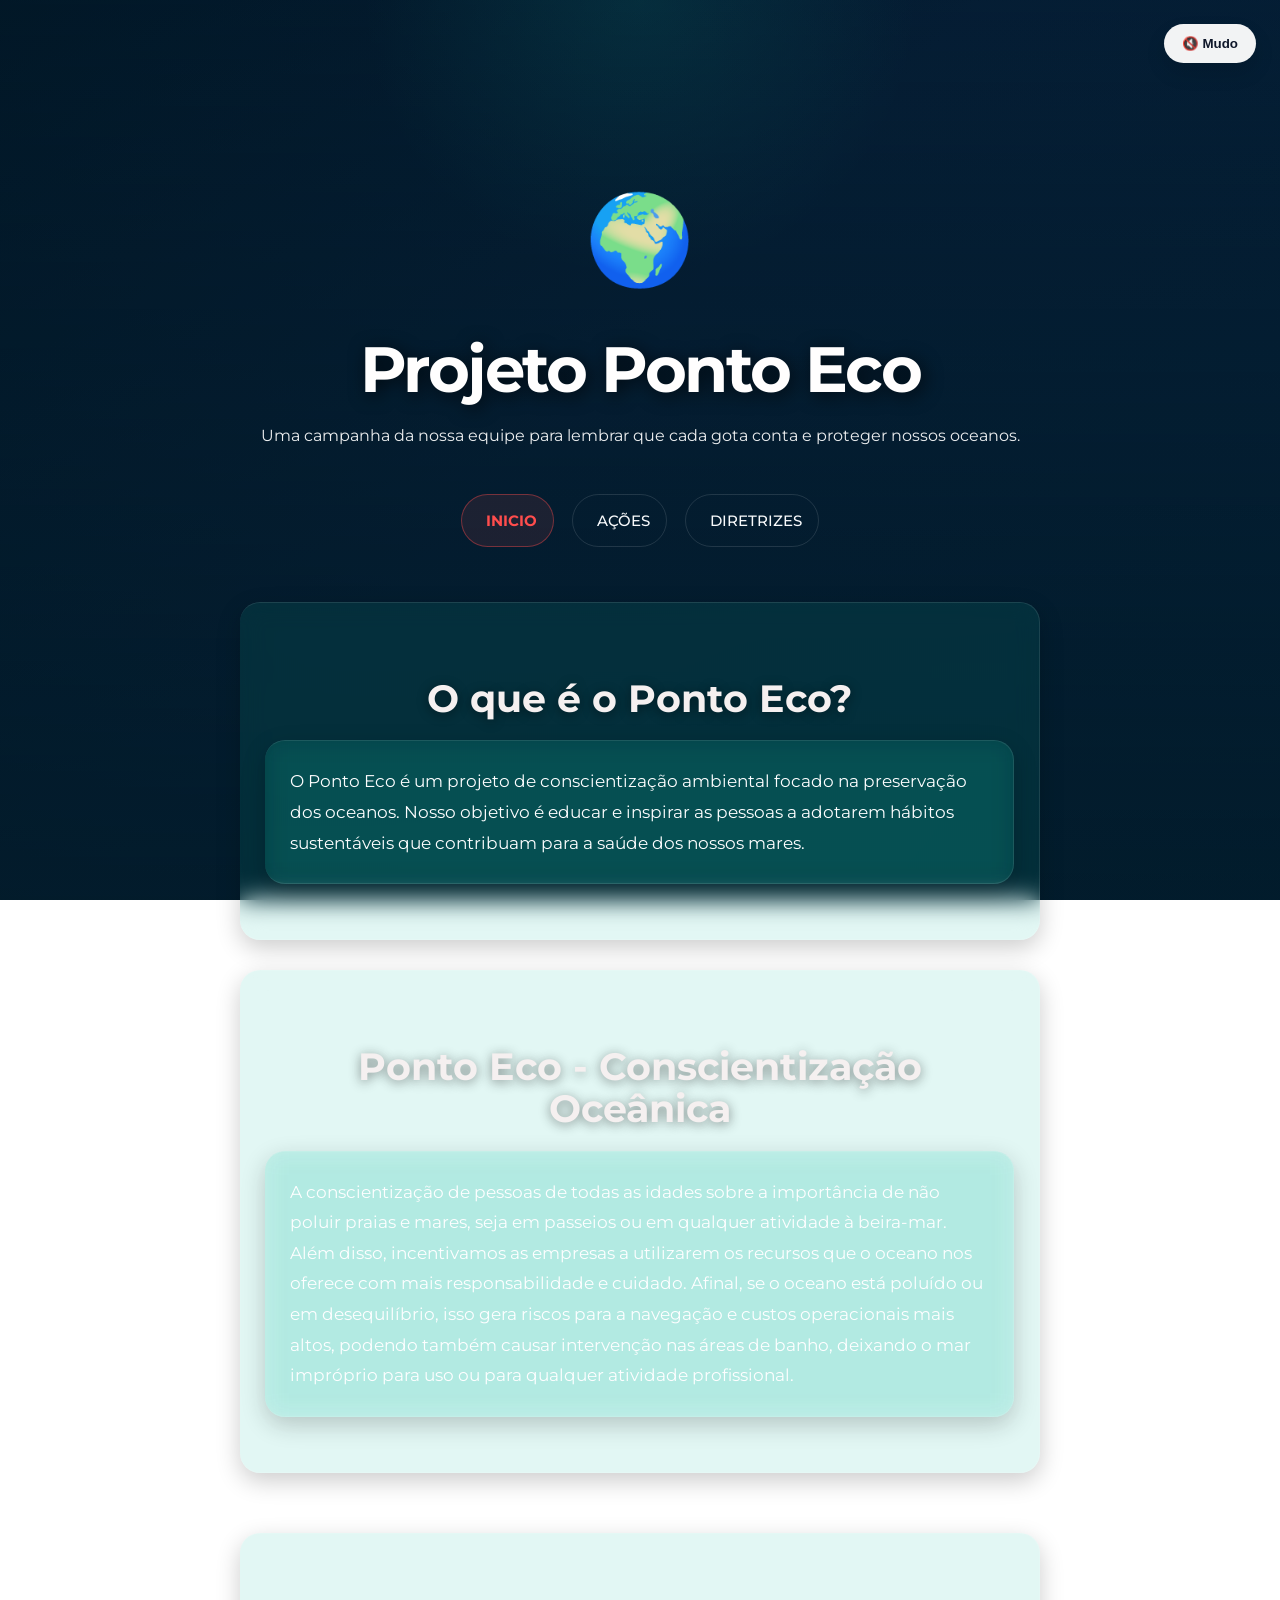
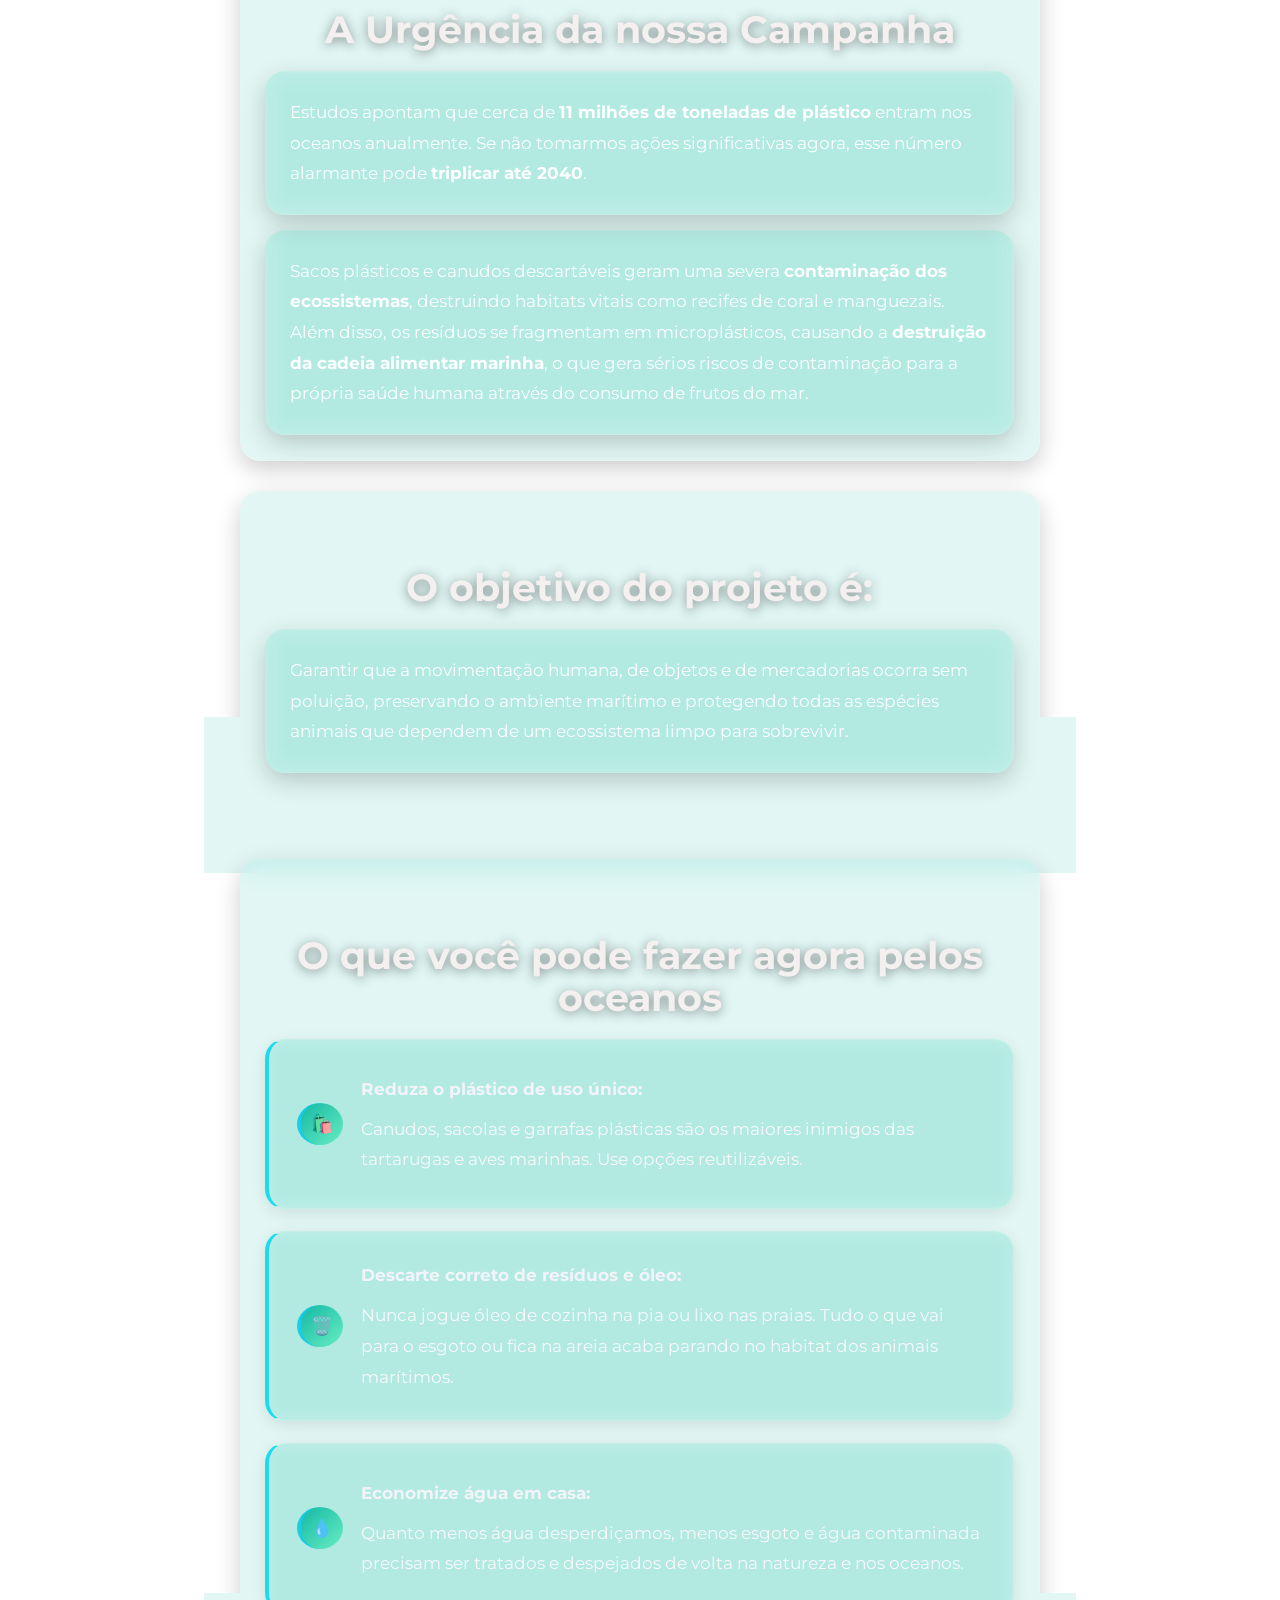
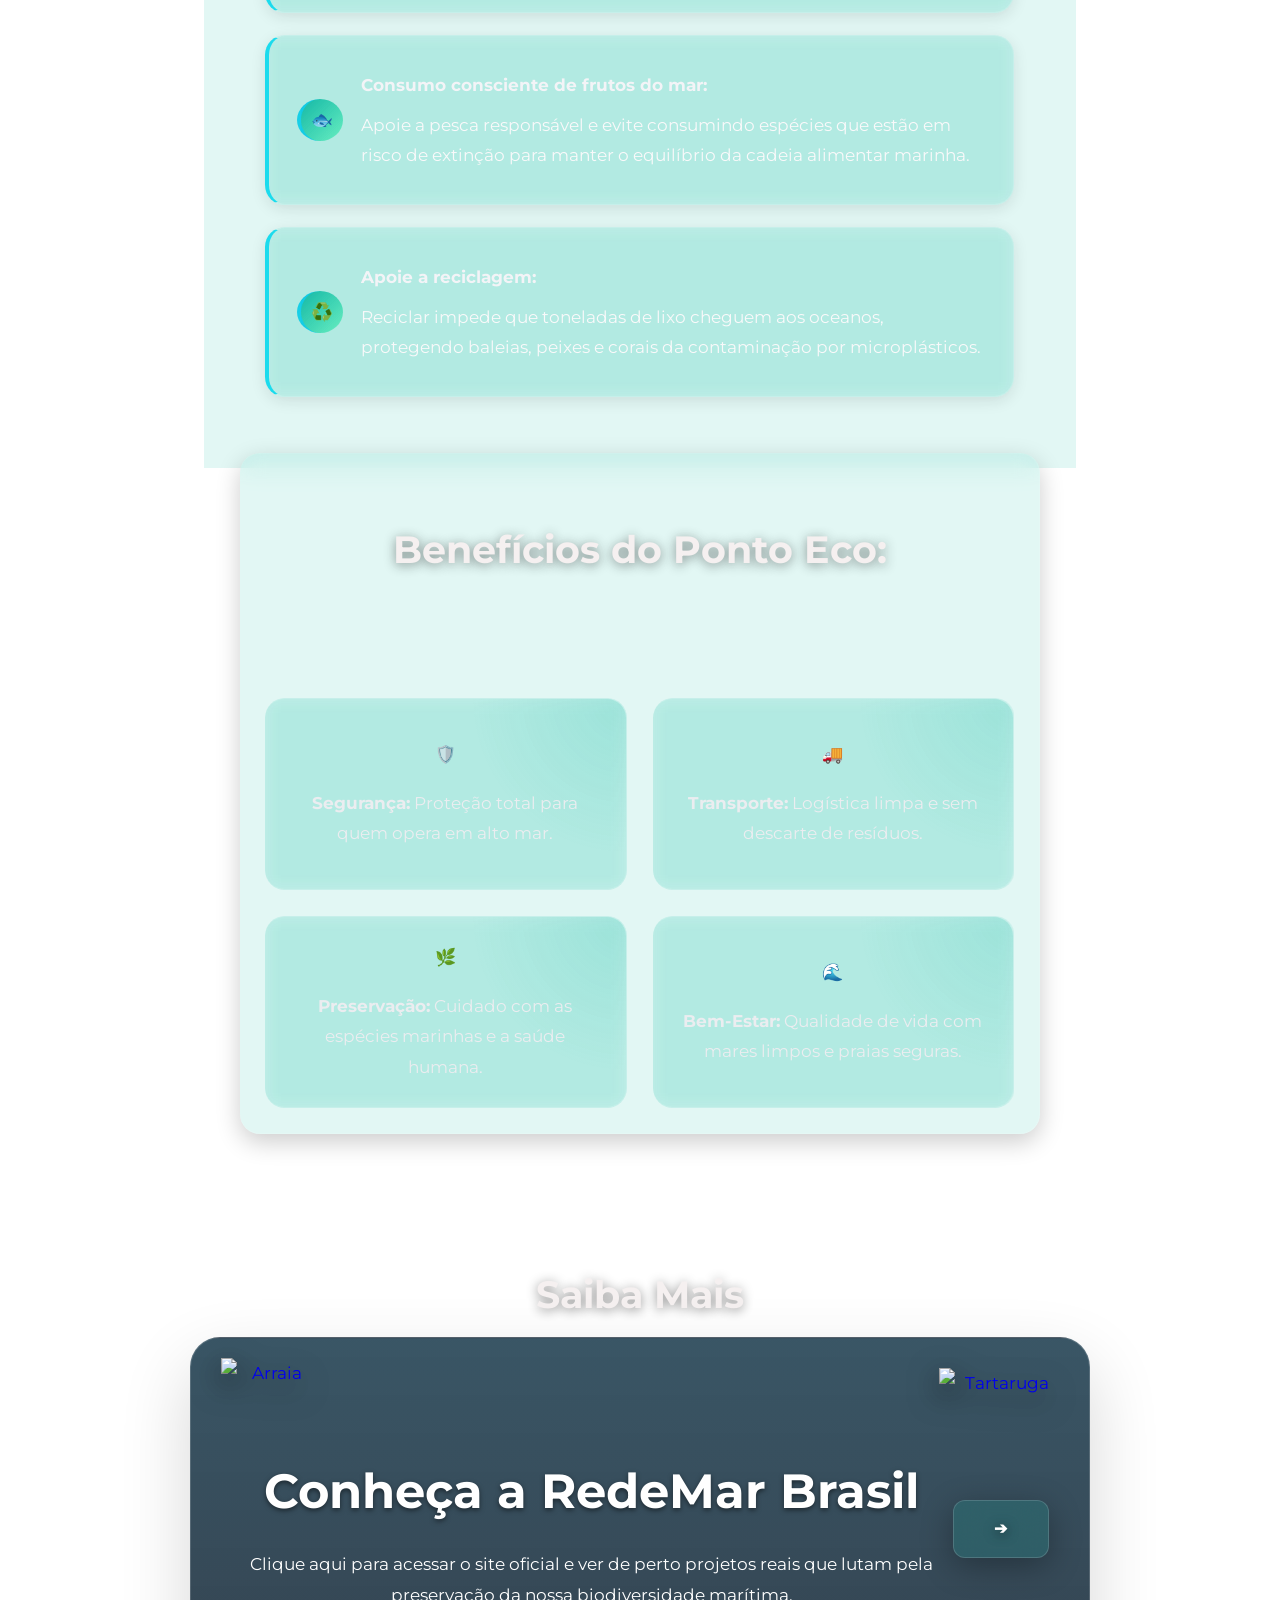
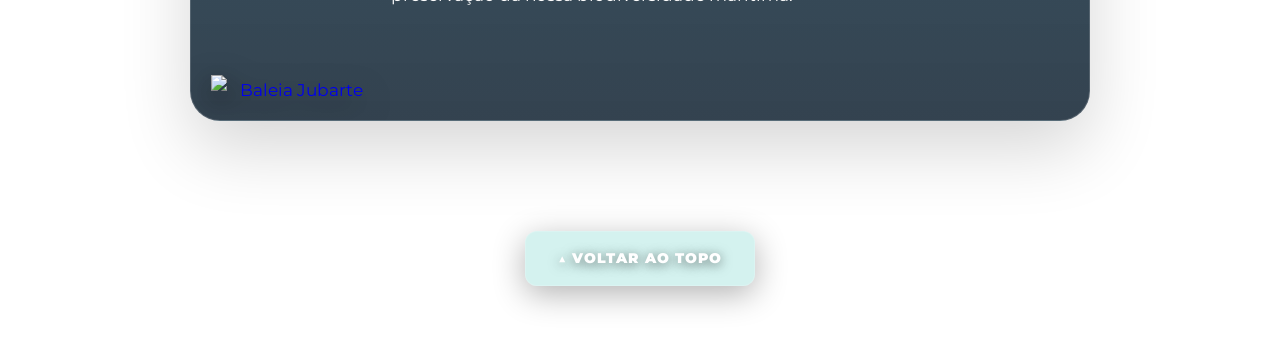
==== index.html @ 073e3004 "ajustar final para index minusculo" ====
<!DOCTYPE html>
<html lang="pt-BR">
<head>
    <meta charset="UTF-8">
    <meta name="viewport" content="width=device-width, initial-scale=1.0">
    <title>Projeto Ponto Eco</title>
    
    <link rel="preconnect" href="https://fonts.googleapis.com">
    <link rel="preconnect" href="https://fonts.gstatic.com" crossorigin>
    <link href="https://fonts.googleapis.com/css2?family=Montserrat:wght@400;700&display=swap" rel="stylesheet">
    
    <link rel="stylesheet" href="css/index.css">
    <script src="script.js" defer></script>
</head>
<body id="topo-inicio" class="topo-inicio">
    <div class="video-fundo-container">
        <video id="video-fundo" class="video-fundo" autoplay muted loop playsinline>
            <source src="video-background/1154c1be7ad2a38a98511ce068658a82.mp4" type="video/mp4">
            Seu navegador não suporta vídeo em segundo plano.
        </video>
        <div class="video-overlay"></div>
    </div>

    <header class="fundo-principal">
        <button id="mute-button" type="button">🔇 Mudo</button>

        <div class="header-conteudo">
            <div class="emoji-grande">🌍</div>
            <h1>Projeto Ponto Eco</h1>
            <div class="fundo-subtitulo">
                <p class="subtitulo">
                Uma campanha da nossa equipe para lembrar que cada gota conta e proteger nossos oceanos.
                </p>
            </div>
        </div>
    </header>

    <div class="hero-menu">
        <nav class="menu-topo menu-visivel">
            <a href="index.html" class="menu-item active">
                <span class="menu-icone"></span> Inicio
            </a>
            <a href="ações.html" class="menu-item">
                <span class="menu-icone"></span> Ações
            </a>
            <a href="Diretrizes.html" class="menu-item">
                <span class="menu-icone"></span> Diretrizes
            </a>
        </nav>
    </div>

   <div class="bloco-efeito-tras">
    <section class="container">
        <h2>O que é o Ponto Eco?</h2>
        <p>O Ponto Eco é um projeto de conscientização ambiental focado na preservação dos oceanos. Nosso objetivo é educar e inspirar as pessoas a adotarem hábitos sustentáveis que contribuam para a saúde dos nossos mares.</p>
    </section>

    <section class="container-detalhes">
        <h3>Ponto Eco - Conscientização Oceânica</h3>
        <p>A conscientização de pessoas de todas as idades sobre a importância de não poluir praias e mares, seja em passeios ou em qualquer atividade à beira-mar. Além disso, incentivamos as empresas a utilizarem os recursos que o oceano nos oferece com mais responsabilidade e cuidado. Afinal, se o oceano está poluído ou em desequilíbrio, isso gera riscos para a navegação e custos operacionais mais altos, podendo também causar intervenção nas áreas de banho, deixando o mar impróprio para uso ou para qualquer atividade profissional.</p>
    </section>

    <section class="container-campanha">
        <h2>A Urgência da nossa Campanha</h2>
        <p>
            Estudos apontam que cerca de <strong>11 milhões de toneladas de plástico</strong> entram nos oceanos anualmente. Se não tomarmos ações significativas agora, esse número alarmante pode <strong>triplicar até 2040</strong>.
        </p>
        <p>
            Sacos plásticos e canudos descartáveis geram uma severa <strong>contaminação dos ecossistemas</strong>, destruindo habitats vitais como recifes de coral e manguezais. Além disso, os resíduos se fragmentam em microplásticos, causando a <strong>destruição da cadeia alimentar marinha</strong>, o que gera sérios riscos de contaminação para a própria saúde humana através do consumo de frutos do mar.
        </p>
    </section>

    <section class="container-objetivo">
        <h3>O objetivo do projeto é:</h3>
        <p>Garantir que a movimentação humana, de objetos e de mercadorias ocorra sem poluição, preservando o ambiente marítimo e protegendo todas as espécies animais que dependem de um ecossistema limpo para sobrevivir.</p>
    </section>

    <section class="container-acoes">
        <h2>O que você pode fazer agora pelos oceanos</h2>
        <ul>
            <li><strong>Reduza o plástico de uso único:</strong> Canudos, sacolas e garrafas plásticas são os maiores inimigos das tartarugas e aves marinhas. Use opções reutilizáveis.</li>
            <li><strong>Descarte correto de resíduos e óleo:</strong> Nunca jogue óleo de cozinha na pia ou lixo nas praias. Tudo o que vai para o esgoto ou fica na areia acaba parando no habitat dos animais marítimos.</li>
            <li><strong>Economize água em casa:</strong> Quanto menos água desperdiçamos, menos esgoto e água contaminada precisam ser tratados e despejados de volta na natureza e nos oceanos.</li>
            <li><strong>Consumo consciente de frutos do mar:</strong> Apoie a pesca responsável e evite consumindo espécies que estão em risco de extinção para manter o equilíbrio da cadeia alimentar marinha.</li>
            <li><strong>Apoie a reciclagem:</strong> Reciclar impede que toneladas de lixo cheguem aos oceanos, protegendo baleias, peixes e corais da contaminação por microplásticos.</li>
        </ul>
    </section>

    <section class="section-beneficios">
        <h3>Benefícios do Ponto Eco:</h3>
        
        <div class="caixa-beneficio">
            <span class="beneficio-icone">🛡️</span>
            <p><strong>Segurança:</strong> Proteção total para quem opera em alto mar.</p>
        </div>

        <div class="caixa-beneficio">
            <span class="beneficio-icone">🚚</span>
            <p><strong>Transporte:</strong> Logística limpa e sem descarte de resíduos.</p>
        </div>

        <div class="caixa-beneficio">
            <span class="beneficio-icone">🌿</span>
            <p><strong>Preservação:</strong> Cuidado com as espécies marinhas e a saúde humana.</p>
        </div>

        <div class="caixa-beneficio">
            <span class="beneficio-icone">🌊</span>
            <p><strong>Bem-Estar:</strong> Qualidade de vida com mares limpos e praias seguras.</p>
        </div>
    </section>
</div>

   <section class="container-links">
        <h2>Saiba Mais</h2>
        
        <a href="https://redemar.org.br/" target="_blank" class="caixa-link-destacada">
            <img src="https://redemar.org.br/wp-content/uploads/2024/12/element-jubarte-01.webp" alt="Baleia Jubarte" class="img-animada animacao-baleia">
            <img src="https://redemar.org.br/wp-content/uploads/2024/12/element-raia-01-n.webp" alt="Arraia" class="img-animada animacao-arraia">
            <img src="https://redemar.org.br/wp-content/uploads/2024/12/element-turtles-01.webp" alt="Tartaruga" class="img-animada animacao-tartaruga">

            <div class="conteudo-link-destaque">
                <div class="texto-link-destaque">
                    <h4>Conheça a RedeMar Brasil</h4>
                    <p>Clique aqui para acessar o site oficial e ver de perto projetos reais que lutam pela preservação da nossa biodiversidade marítima.</p>
                </div>
            </div>
            <span class="seta-link">➔</span>
        </a>
    </section>

    <footer class="rodape-navegacao">
        <a href="#topo-inicio" class="link-volta-fim">▲ Voltar ao topo</a>
    </footer>

</body>
</html>
---- css/index.css ----
/* ==========================================================================
   1. RESET E CONFIGURAÇÕES GERAIS
   ========================================================================== */
* { margin: 0; padding: 0; box-sizing: border-box; }
body { font-family: 'Montserrat', sans-serif; background: radial-gradient(circle at top, rgba(20,184,166,0.18), transparent 25%), linear-gradient(135deg, #021627 0%, #071f3b 45%, #04213d 100%); min-height: 100vh; background-attachment: fixed; color: #e2e8f0; line-height: 1.8; font-size: 17px; }
a { text-decoration: none; transition: all 0.3s ease; }

.topo-inicio { scroll-behavior: smooth; }

/* ==========================================================================
   2. MENU SUPERIOR DE NAVEGAÇÃO
   ========================================================================== */
.menu-visivel { display: flex; justify-content: center; align-items: center; gap: 18px; padding: 10px 0; margin: 0 16px; }
.menu-visivel a { color: #f8fafc; font-weight: 500; text-transform: uppercase; font-size: 0.95rem; padding: 12px 16px; border-radius: 999px; background: transparent; box-shadow: none; border: 1px solid rgba(255,255,255,0.12); white-space: nowrap; transition: transform 0.2s ease, background 0.3s ease, color 0.3s ease; }
.menu-visivel a:hover { background: rgba(255,255,255,0.12); color: #ffffff; transform: translateY(-1px); }

.menu-visivel a.active {
    font-weight: 700 !important;
    color: #ff4d4d !important;
    border-color: rgba(255, 77, 77, 0.4) !important;
    background: rgba(255, 77, 77, 0.1) !important;
}

.menu-item .menu-icone { margin-right: 8px; }

.hero-menu {
    display: flex;
    justify-content: center;
    margin-top: -80px; /* Ajuste para compensar a saída do header */
    position: sticky;
    top: 0;
    z-index: 100;
    background: transparent;
    padding: 25px 0;
    border-radius: 0;
    transform: translateY(0);
    opacity: 1;
    pointer-events: auto;
    transition: transform 0.25s ease-out, background 0.25s ease-out, box-shadow 0.25s ease-out;
    will-change: transform;
    width: 100%;
}

.hero-menu.hero-menu--sticky {
    position: fixed;
    top: 0;
    left: 0;
    width: 100%;
    margin-top: 0;
    padding: 25px 0;
    background: rgba(2, 19, 35, 0.45);
    backdrop-filter: blur(12px);
    box-shadow: 0 16px 40px rgba(0, 0, 0, 0.25);
    z-index: 20;
}

/* ==========================================================================
   3. CABEÇALHO PRINCIPAL E BOTÃO MUDO (PROTEGIDO)
   ========================================================================== */
header { 
    position: relative;
    overflow: visible; /* Alterado de hidden para visible para garantir que o botão mudo nunca suma nas bordas */
    background: transparent;
    color: #fffefe; 
    text-align: center; 
    padding: 160px 24px 90px;
    width: 100%; 
    margin: 0 auto; 
    border-radius: 0; 
    box-shadow: none;
    border: none;
}

.video-fundo-container {
    position: fixed;
    inset: 0;
    z-index: -1;
}

.video-fundo {
    position: absolute;
    top: 50%;
    left: 50%;
    width: 100%;
    height: 100%;
    min-width: 100%;
    min-height: 100%;
    transform: translate(-50%, -50%);
    object-fit: cover;
    z-index: 1;
}

.video-overlay {
    position: absolute;
    inset: 0;
    background: linear-gradient(180deg, rgba(2, 27, 40, 0.35) 0%, rgba(2, 27, 40, 0.80) 100%);
    z-index: 2;
}

.header-conteudo {
    position: relative;
    z-index: 3;
}

/* BOTÃO MUDO: Travado com z-index alto e exibição forçada */
#mute-button {
    position: absolute;
    top: 24px;
    right: 24px;
    z-index: 9999; /* Valor alto para passar por cima de qualquer elemento visual do banner */
    padding: 12px 18px;
    border: none;
    border-radius: 999px;
    background: rgba(255,255,255,0.95);
    color: #0f172a;
    font-weight: 700;
    cursor: pointer;
    box-shadow: 0 10px 20px rgba(0,0,0,0.12);
    white-space: nowrap;
    display: inline-block !important; /* Força o navegador a renderizar o botão */
    visibility: visible !important;
    transition: background 0.3s ease, transform 0.2s ease;
}

#mute-button:hover {
    background: rgba(255,255,255,1);
    transform: translateY(-1px);
}

.fundo-subtitulo { display: block; padding: 0; max-width: 760px; margin: 0 auto; color: rgba(255,255,255,0.92); }
.fundo-subtitulo p { margin: 0; font-size: 1rem; line-height: 1.7; }

.emoji-grande { font-size: 5.5rem; margin-bottom: 18px; animation: flutuar 3s ease-in-out infinite; }
header h1 { font-size: clamp(3.5rem, 5vw, 5.8rem); letter-spacing: -0.04em; text-shadow: 3px 3px 18px rgba(0,0,0,0.7); margin-bottom: 18px; line-height: 1.05; }

.frase-campanha { 
    font-size: 1.4rem; font-weight: 600; color: #1d107c; 
    text-shadow: 2px 2px 8px rgba(0,0,0,0.9); margin-bottom: 25px; 
    padding-bottom: 15px; display: inline-block; position: relative;
}
.frase-campanha::after {
    content: ''; position: absolute; bottom: 0; left: 20%; right: 20%;
    height: 3px; background-color: #f97316; border-radius: 2px;
    box-shadow: 0 0 10px rgba(249, 115, 22, 0.8);
}

@keyframes flutuar { 0%, 100% { transform: translateY(0); } 50% { transform: translateY(-8px); } }

/* ==========================================================================
   4. CONFIGURAÇÃO PADRÃO DOS TÍTULOS EXTERNOS
   ========================================================================== */
body > h2, body > h3,
.bloco-efeito-tras h2, .bloco-efeito-tras h3,
.container-acoes h2, .section-beneficios h3,
.container-detalhes h3, .container-objetivo h3, .container-links h2,
.container-campanha h2 {
    max-width: 900px;
    margin: 50px auto 20px auto; 
    padding-left: 0;
    text-align: center;
    color: #f5f0f0;
    font-weight: 700;
    display: block;
    width: 100%;
    font-size: 2.4rem;
    line-height: 1.1;
    text-shadow: 0 2px 12px rgba(5, 5, 5, 0.45);
}


/* ==========================================================================
   5. ESTRUTURA DOS QUADRADINHOS DE RESPOSTA
   ========================================================================== */
section, .container-acoes, .section-beneficios {
    max-width: 900px;
    margin: 0 auto;
    background: transparent;
    padding: 0;
    border: none;
    box-shadow: none;
}

.bloco-efeito-tras {
    position: relative; 
    z-index: 1;
    background: transparent !important;
    backdrop-filter: none;
    border: none !important;
    box-shadow: none !important;
    padding: 20px !important;
}

section > p, .container, .container-detalhes, .container-objetivo, .container-campanha, .container-acoes, .section-beneficios { 
    max-width: 800px !important; 
    margin: 0 auto 30px auto; 
    padding: 25px !important; 
    background: rgba(20, 184, 166, 0.12) !important;
    backdrop-filter: blur(12px);
    border: 1px solid rgba(255, 255, 255, 0.1) !important;
    border-radius: 20px !important;
    box-shadow: 0 8px 24px rgba(0,0,0,0.2) !important;
    color: #fdfeff;
    line-height: 1.8;
    border-left: none !important;
}

/* ==========================================================================
   5.1 SOLUÇÃO DA URGÊNCIA
   ========================================================================== */
.container-campanha { 
    max-width: 800px !important; 
    margin: 60px auto 30px auto !important; 
    padding: 25px !important; 
    background: rgba(20, 184, 166, 0.12) !important;
    backdrop-filter: blur(12px);
    border: 1px solid rgba(255, 255, 255, 0.1) !important;
    border-radius: 20px !important;
    position: relative;
    border-left: none !important;
}

.container-campanha > p {
    margin: 0 0 15px 0;
    padding: 0;
    background: transparent;
    border: none;
    box-shadow: none;
}
.container-campanha > p:last-child { margin-bottom: 0; }

/* ==========================================================================
   6. ORGANIZAÇÃO DAS AÇÕES EM BLOQUINHOS
   ========================================================================== */
.container-acoes ul {
    list-style: none;
    padding: 0;
    margin: 0 auto;
    max-width: 900px;
    display: grid;
    gap: 22px;
}

.container-acoes li {
    position: relative;
    padding: 28px 28px 28px 92px;
    background: rgba(20, 184, 166, 0.12);
    backdrop-filter: blur(8px);
    border: 1px solid rgba(255, 255, 255, 0.15);
    border-radius: 20px;
    box-shadow: 0 4px 15px rgba(0,0,0,0.1);
    color: #f9f9fa;
    line-height: 1.8;
    transition: transform 0.25s ease, background 0.25s ease;
    min-height: 170px;
    display: flex;
    flex-direction: column;
    justify-content: center;
    border-left: 4px solid rgba(15, 219, 238, 0.927);
}

.container-acoes li:hover {
    transform: translateY(-3px);
    background: rgba(20, 184, 166, 0.18);
}

.container-acoes li::before {
    content: '🛍️';
    position: absolute;
    top: 50%;
    left: 28px;
    transform: translateY(-50%);
    width: 42px;
    height: 42px;
    display: grid;
    place-items: center;
    border-radius: 50%;
    background: linear-gradient(135deg, #14b8a6, #04f4946c);
    color: #f2eded;
    font-size: 1.1rem;
    border-left: 4px solid rgba(15, 204, 238, 0.862);
}

.container-acoes li:nth-child(2)::before { content: '🗑️'; }
.container-acoes li:nth-child(3)::before { content: '💧'; }
.container-acoes li:nth-child(4)::before { content: '🐟'; }
.container-acoes li:nth-child(5)::before { content: '♻️'; }

.container-acoes li strong {
    display: block;
    margin-bottom: 10px;
    color: #f3f4f7;
    font-size: 1.05rem;
}

/* ==========================================================================
   7. ORGANIZAÇÃO DOS BENEFÍCIOS EM BLOQUINHOS
   ========================================================================== */
.section-beneficios {
    display: grid;
    grid-template-columns: repeat(2, minmax(0, 1fr));
    justify-items: stretch;
    grid-auto-rows: 1fr;
    gap: 26px;
    max-width: 900px;
    margin: 0 auto 60px auto;
    align-items: stretch;
}

.section-beneficios h3 {
    grid-column: 1 / -1; /* Faz o título ocupar todas as colunas da grade */
    width: 100%;
    text-align: center;
    margin-bottom: 30px;
    text-align: center !important;
    margin: 50px auto 30px auto !important;
    display: block;
    font-size: 2.4rem !important;
}

.caixa-beneficio {
    width: 100%;
    padding: 25px;
    background: rgba(20, 184, 166, 0.12);
    backdrop-filter: blur(8px);
    border-radius:20px;
    border: 1px solid rgba(255, 255, 255, 0.15);
    color: #ebedf0;
    position: relative;
    overflow: hidden;
    display: flex;
    flex-direction: column;
    align-items: center;
    justify-content: center;
    gap: 18px;
    border-left: none;
    text-align: center;
    transition: transform 0.3s ease, background 0.3s ease;
}

.caixa-beneficio:hover {
    transform: translateY(-5px);
    background: rgba(20, 184, 166, 0.18);
}

.caixa-beneficio::before {
    content: '';
    position: absolute;
    inset: 0;
    background: radial-gradient(circle at top right, rgba(20,184,166,0.14), transparent 38%);
    pointer-events: none;
}

.btn-saiba-mais {
    display: inline-flex;
    align-items: center;
    justify-content: center;
    padding: 12px 28px;
    background: rgba(20, 184, 165, 0.055) !important;
    backdrop-filter: blur(16px) !important;
    -webkit-backdrop-filter: blur(15px) !important;
    border: 1px solid rgba(255, 255, 255, 0.15) !important;
    border-radius: 12px !important; 
    color: #ffffff !important;
    align-self: center;
    font-size: 0.9rem;
    font-weight: 900;
    text-transform: uppercase;
    letter-spacing: 0.08em;
    text-decoration: none;
    text-shadow: 0 2px 12px rgba(0, 0, 0, 0.542);
    transition: all 0.3s ease;
    box-shadow: 0 8px 32px rgba(0, 0, 0, 0.3) !important;
}

.btn-saiba-mais:hover {
    background: rgba(20, 184, 166, 0.25);
    border-color: rgba(20, 184, 166, 0.5);
    transform: translateY(-3px);
    box-shadow: 0 8px 20px rgba(0, 0, 0, 0.2);
}

/* Garante que imagens ou ícones dentro do botão fiquem nítidos e vivos */
.btn-saiba-mais img, .btn-saiba-mais i {
    filter: none !important;
    opacity: 1 !important;
    margin-right: 8px;
}

.caixa-beneficio p { position: relative; z-index: 1; margin: 0; padding: 0; }

/* ==========================================================================
   8. SEÇÃO CONHEÇA A REDEMAR BRASIL
   ========================================================================== */
.container-links { text-align: center; margin: 60px auto 50px auto; max-width: 900px; position: relative; padding: 0; }
.caixa-link-destacada {
    display: flex; align-items: center; justify-content: center;
    background: linear-gradient(180deg, rgba(2,38,58,0.78), rgba(7,25,41,0.82)), url('https://media.istockphoto.com/id/1283314654/photo/coral-reef-and-tropical-fish-bohol-philippines-4k-video.jpg?s=170667a&w=0&k=20&c=oPY_-cf-MzXPP4Rw_v-myrH_1HW7hTNOCV7nD3DtVh4=');
    background-position: center; background-size: cover; border: 1px solid rgba(255,255,255,0.16); border-radius: 30px;
    padding: 110px 40px; position: relative; overflow: hidden;
    box-shadow: 0 28px 70px rgba(0,0,0,0.16);
}
.conteudo-link-destaque { 
    position: relative; 
    z-index: 2; color: white; 
    text-align: center;
 }

.texto-link-destaque h4 { 
    font-size: 3rem; 
    margin-bottom: 15px; 
    text-shadow: 0 2px 5px rgba(0,0,0,0.5);
 }

.seta-link { 
    display: inline-flex;
    align-items: center;
    justify-content: center;
    padding: 14px 40px;
    background: rgba(20, 184, 166, 0.18) !important;
    backdrop-filter: blur(16px) !important;
    -webkit-backdrop-filter: blur(16px) !important;
    border: 1px solid rgba(255, 255, 255, 0.15) !important;
    border-radius: 12px !important;
    color: white !important;
    font-weight: 900;
    font-size: 1rem;
    text-transform: uppercase;
    letter-spacing: 0.08em;
    transition: all 0.3s ease;
    box-shadow: 0 8px 32px rgba(0, 0, 0, 0.3) !important;
    text-shadow: 0 2px 12px rgba(0, 0, 0, 0.6) !important;
}

.seta-link:hover {
    background: rgba(20, 184, 166, 0.3) !important;
    transform: translateY(-3px);
}

/* ==========================================================================
   9. ANIMAÇÕES E ANIMAIS
   ========================================================================== */
.img-animada { 
    position: absolute; 
    z-index: 1 !important; /* Mantém as imagens atrás do texto, mas na frente do fundo */
    pointer-events: none; 
    filter: drop-shadow(0 10px 15px rgba(0,0,0,0.75)) !important; 
}
.animacao-baleia {
     width: 165px; 
     left: 20px; 
     bottom: 15px; 
     animation: nadarBaleia 6s ease-in-out infinite; 
    }

.animacao-arraia { 
    width: 95px; 
    left: 30px; 
    top: 20px; 
    animation: nadarArraia 7s ease-in-out infinite; 
}

.animacao-tartaruga {
     width: 120px; 
     right: 30px; 
     top: 30px; 
     animation: nadarTartaruga 5s ease-in-out infinite; 
    }

@keyframes nadarBaleia { 0%, 100% { transform: translateY(0) rotate(0deg); } 50% { transform: translateY(-15px) rotate(2deg); } }
@keyframes nadarArraia { 0%, 100% { transform: translate(0,0) rotate(-4deg); } 50% { transform: translate(8px, 12px) rotate(3deg); } }
@keyframes nadarTartaruga { 0%, 100% { transform: translateY(0) rotate(5deg); } 50% { transform: translateY(-18px) rotate(-3deg); } }

/* ==========================================================================
   10. RODAPÉ E BOTÃO VOLTAR
   ========================================================================== */
.rodape-navegacao { 
    position: relative; 
    z-index: 1; 
    text-align: center; 
    padding: 60px 40px 40px; 
    color: #fff;
}

.link-volta-fim {
    display: inline-flex !important;
    align-items: center;
    justify-content: center;
    color: #fff !important;
    padding: 14px 32px !important;
    /* Vidro nítido com tom verde-água padronizado */
    background: rgba(20, 184, 166, 0.18) !important;
    backdrop-filter: blur(16px) !important;
    -webkit-backdrop-filter: blur(16px) !important;
    border: 1px solid rgba(255, 255, 255, 0.15) !important;
    border-radius: 12px !important; /* Formato quadradinho */
    text-decoration: none !important;
    font-size: 0.85rem !important;
    font-weight: 900 !important;
    text-transform: uppercase !important;
    letter-spacing: 0.08em !important;
    margin-bottom: 20px !important;
    transition: all 0.3s ease !important;
    box-shadow: 0 8px 32px rgba(0, 0, 0, 0.3) !important;
    text-shadow: 0 2px 12px rgba(0, 0, 0, 0.6) !important;
}

.link-volta-fim:hover {
    background: rgba(20, 184, 166, 0.3) !important;
    border-color: rgba(255, 255, 255, 0.4) !important;
    transform: translateY(-3px);
}

/* ==========================================================================
   11. RESPONSIVIDADE COMPLETA (MOBILE E TABLET)
   ========================================================================== */
@media (max-width: 768px) {
    header { 
        padding: 130px 14px 70px; /* Aumentado de leve o espaço interno para acolher as coisas */
        max-width: 100%; 
        margin: 0px auto; /* Mudado de "25px 16px" para "0px auto" para consertar o alinhamento do topo */
    }
    header h1 { font-size: 2.5rem; }
    
    /* Força os botões do menu a continuarem perfeitamente alinhados lado a lado, encolhendo elegantemente */
    .menu-visivel { 
        flex-wrap: nowrap !important; 
        gap: 8px; 
        padding: 10px 4px;
        margin: 0 auto;
        justify-content: center;
    }
    
    .menu-visivel a { 
        font-size: 0.75rem !important; 
        padding: 10px 12px !important; 
    }
    
    .hero-menu { margin-top: 32px; }

    /* BOTÃO MUDO NO MOBILE */
    #mute-button {
        top: 16px !important; 
        right: 16px !important; 
        padding: 8px 14px !important;
        font-size: 0.8rem !important;
        position: absolute !important;
    }

    .caixa-link-destacada { 
        padding: 100px 20px; 
    }
    .img-animada { 
        width: 70px !important;
    }
    body > h2, body > h3, .bloco-efeito-tras h2, .container-acoes h2, .section-beneficios h3, .container-detalhes h3, .container-objetivo h3, .container-links h2, .container-campanha h2 {
        padding-left: 15px;
        padding-right: 15px;
        font-size: 1.75rem;
    }
    .section-beneficios {
        grid-template-columns: 1fr;
        max-width: 100%;
        padding: 0 12px;
    }
    .caixa-beneficio {
        max-width: 100%;
    }
}
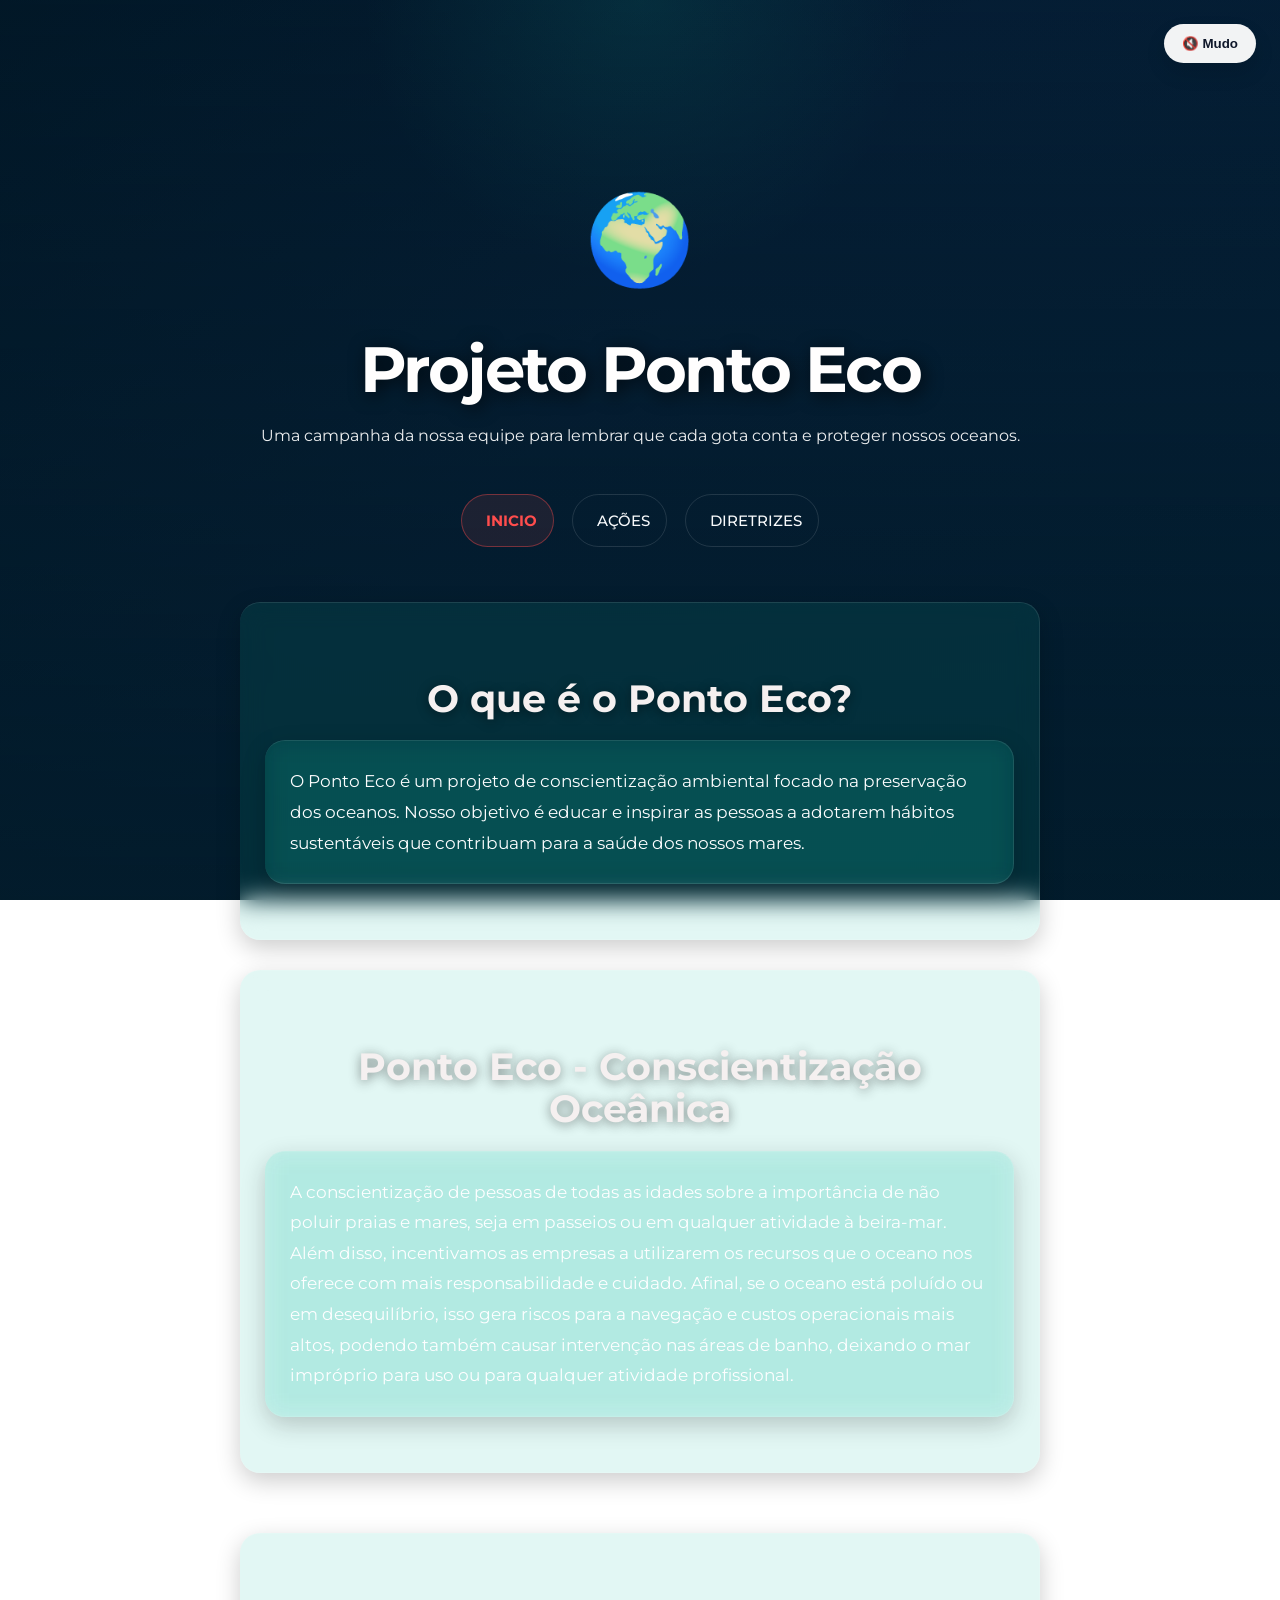
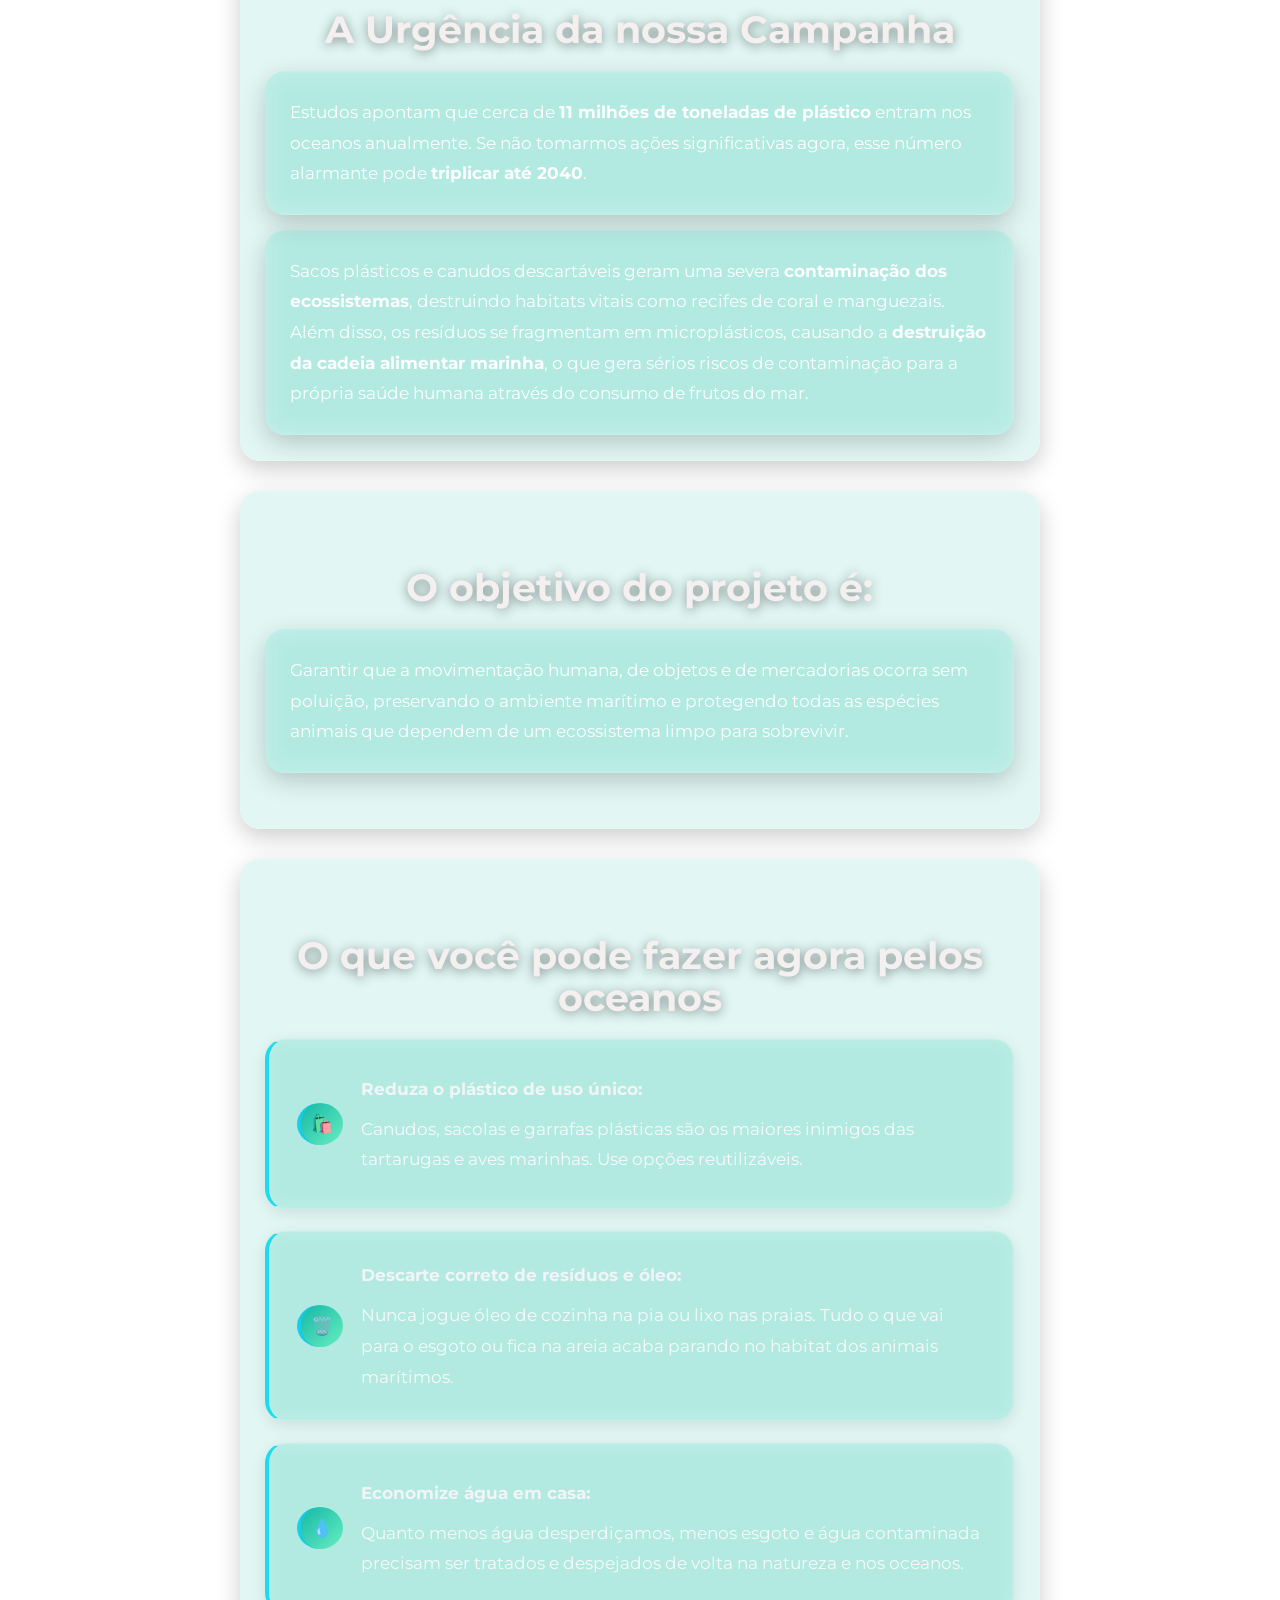
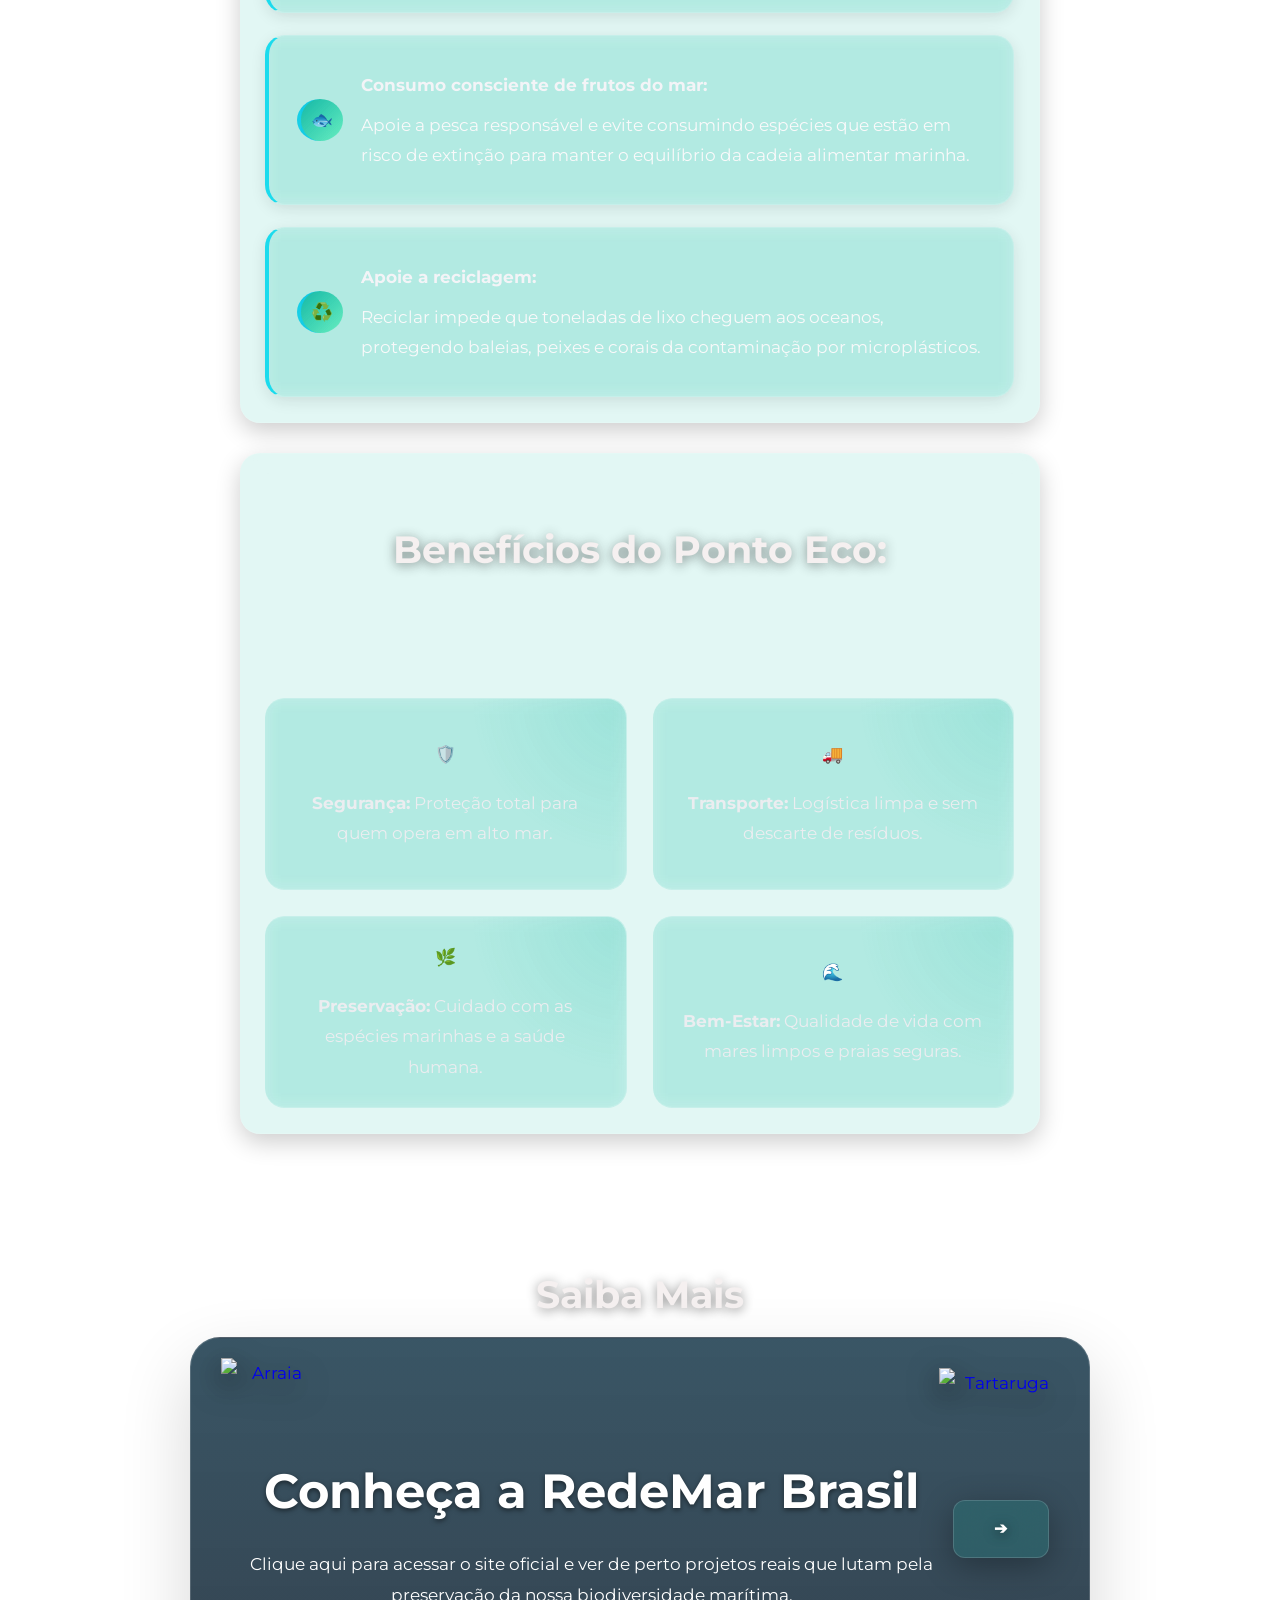
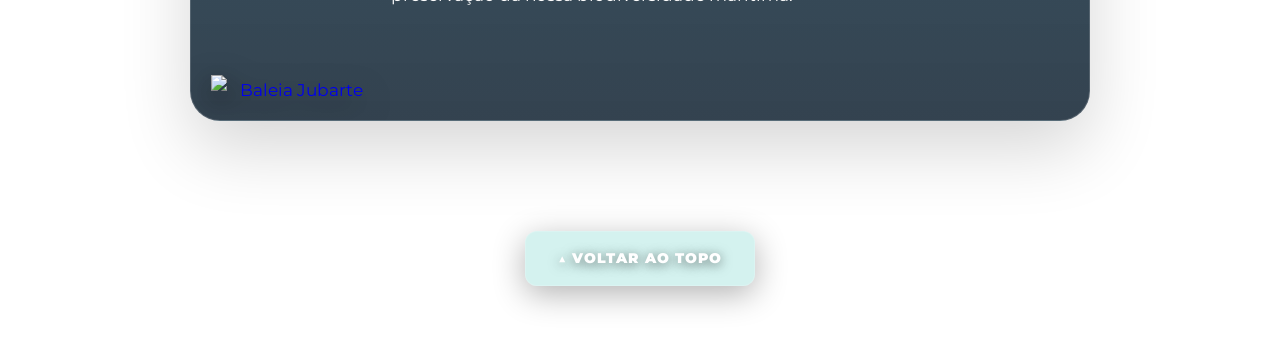
==== commit f50d9c74: "corrigido links de todos os arquivos" ====
--- a/index.html
+++ b/index.html
@@ -40,10 +40,10 @@
             <a href="index.html" class="menu-item active">
                 <span class="menu-icone"></span> Inicio
             </a>
-            <a href="ações.html" class="menu-item">
+            <a href="acoes.html" class="menu-item">
                 <span class="menu-icone"></span> Ações
             </a>
-            <a href="Diretrizes.html" class="menu-item">
+            <a href="diretrizes.html" class="menu-item">
                 <span class="menu-icone"></span> Diretrizes
             </a>
         </nav>
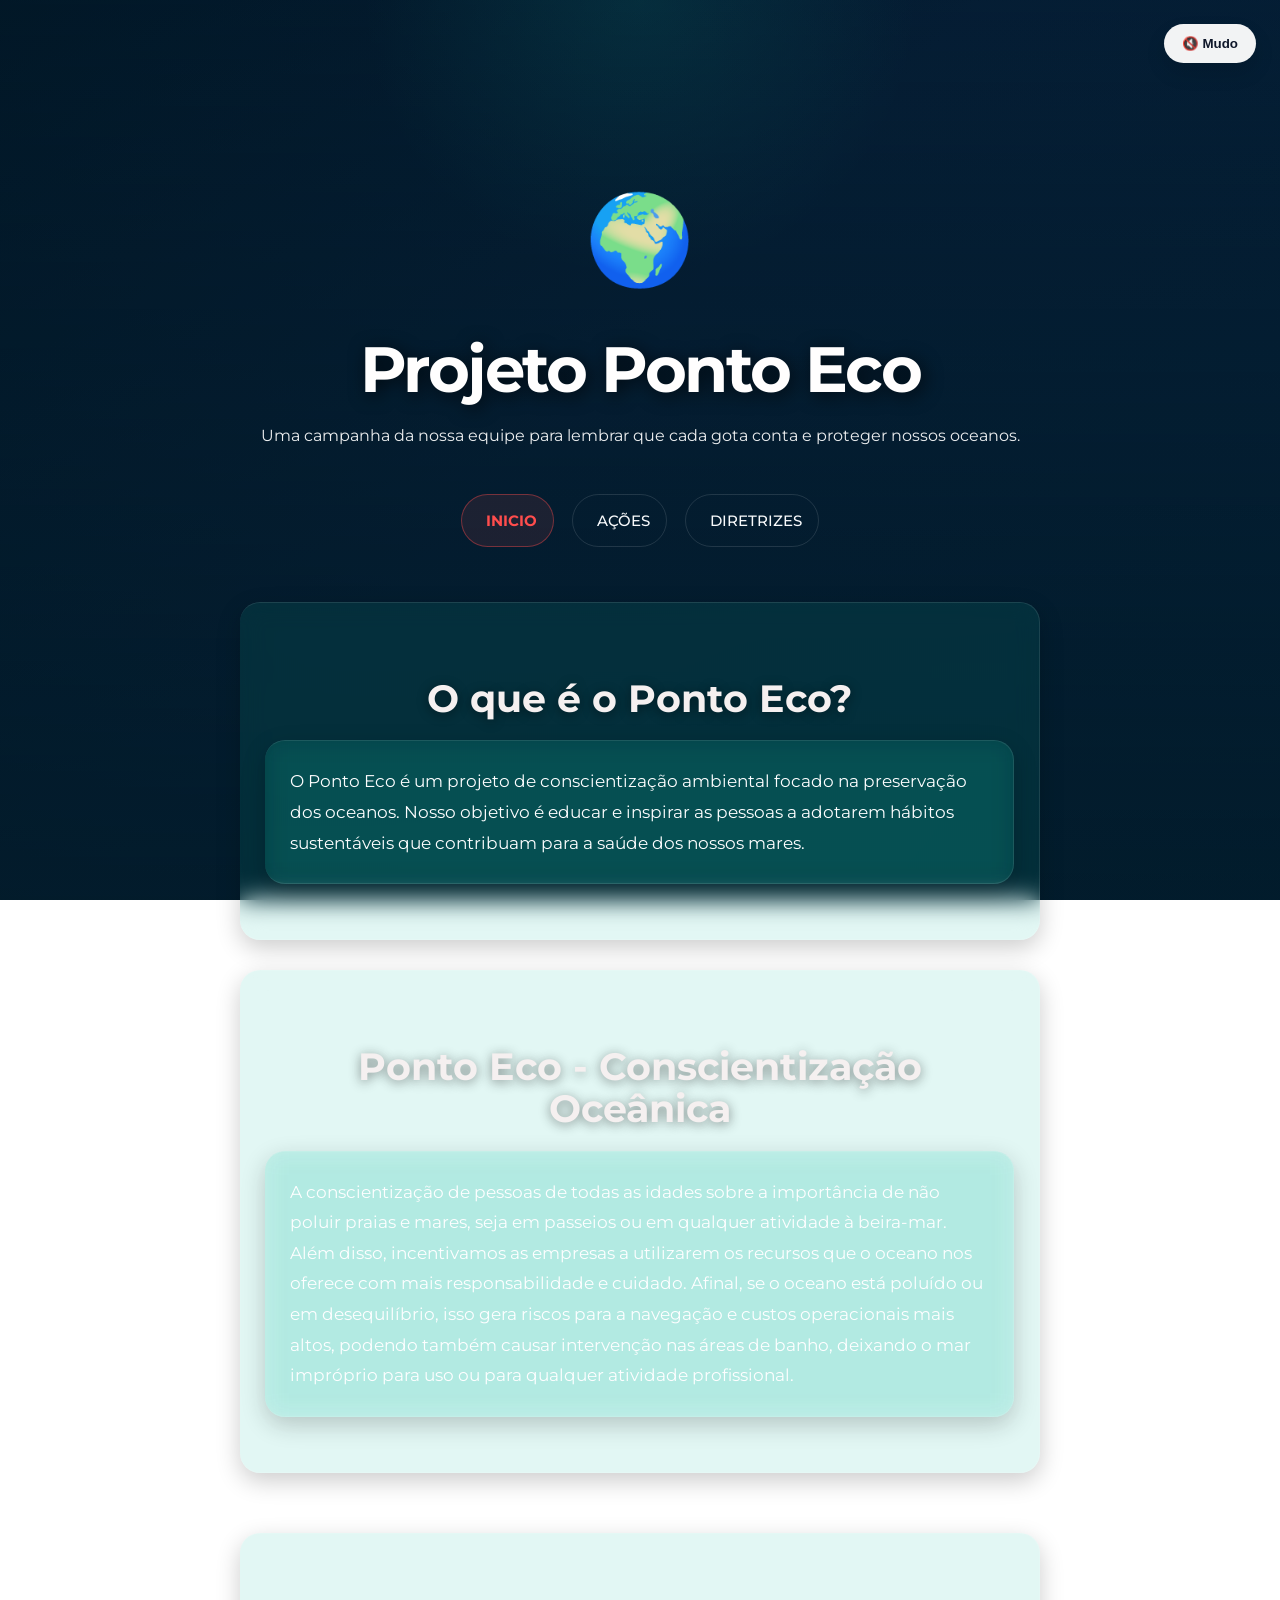
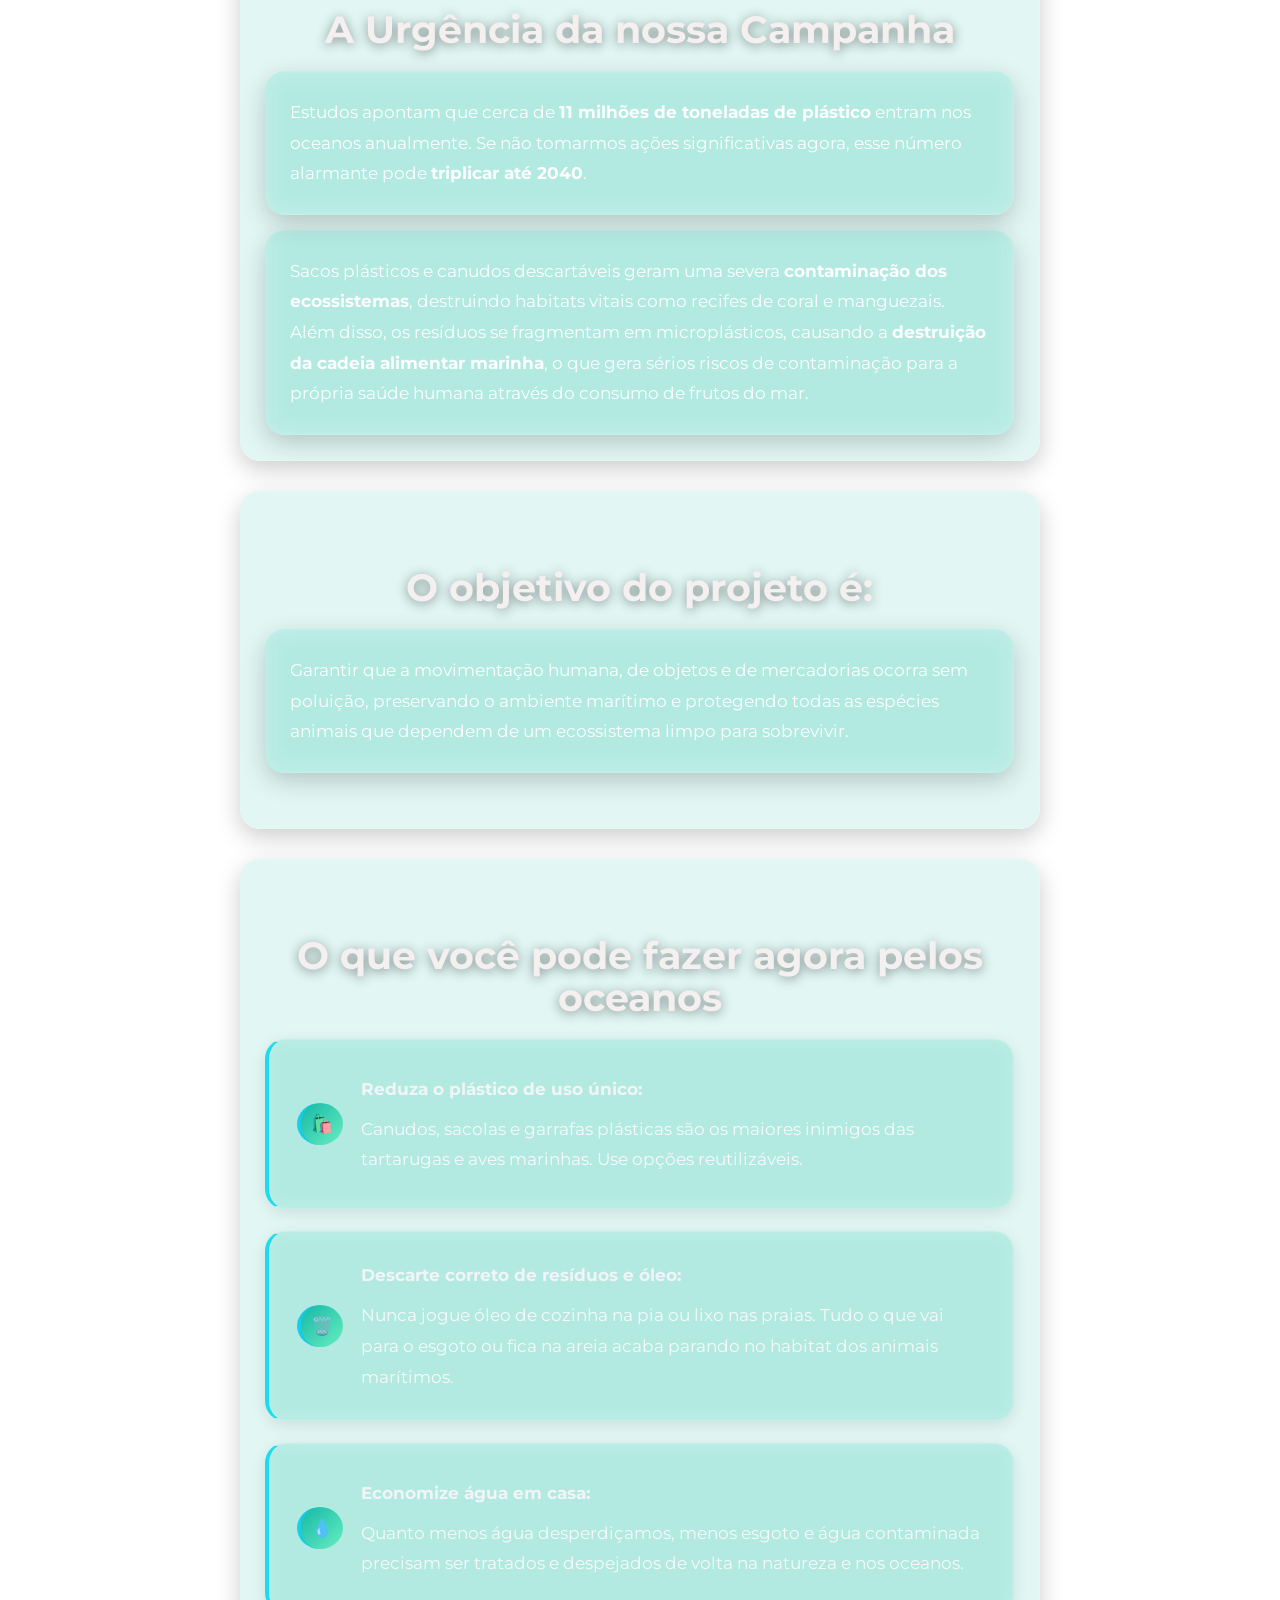
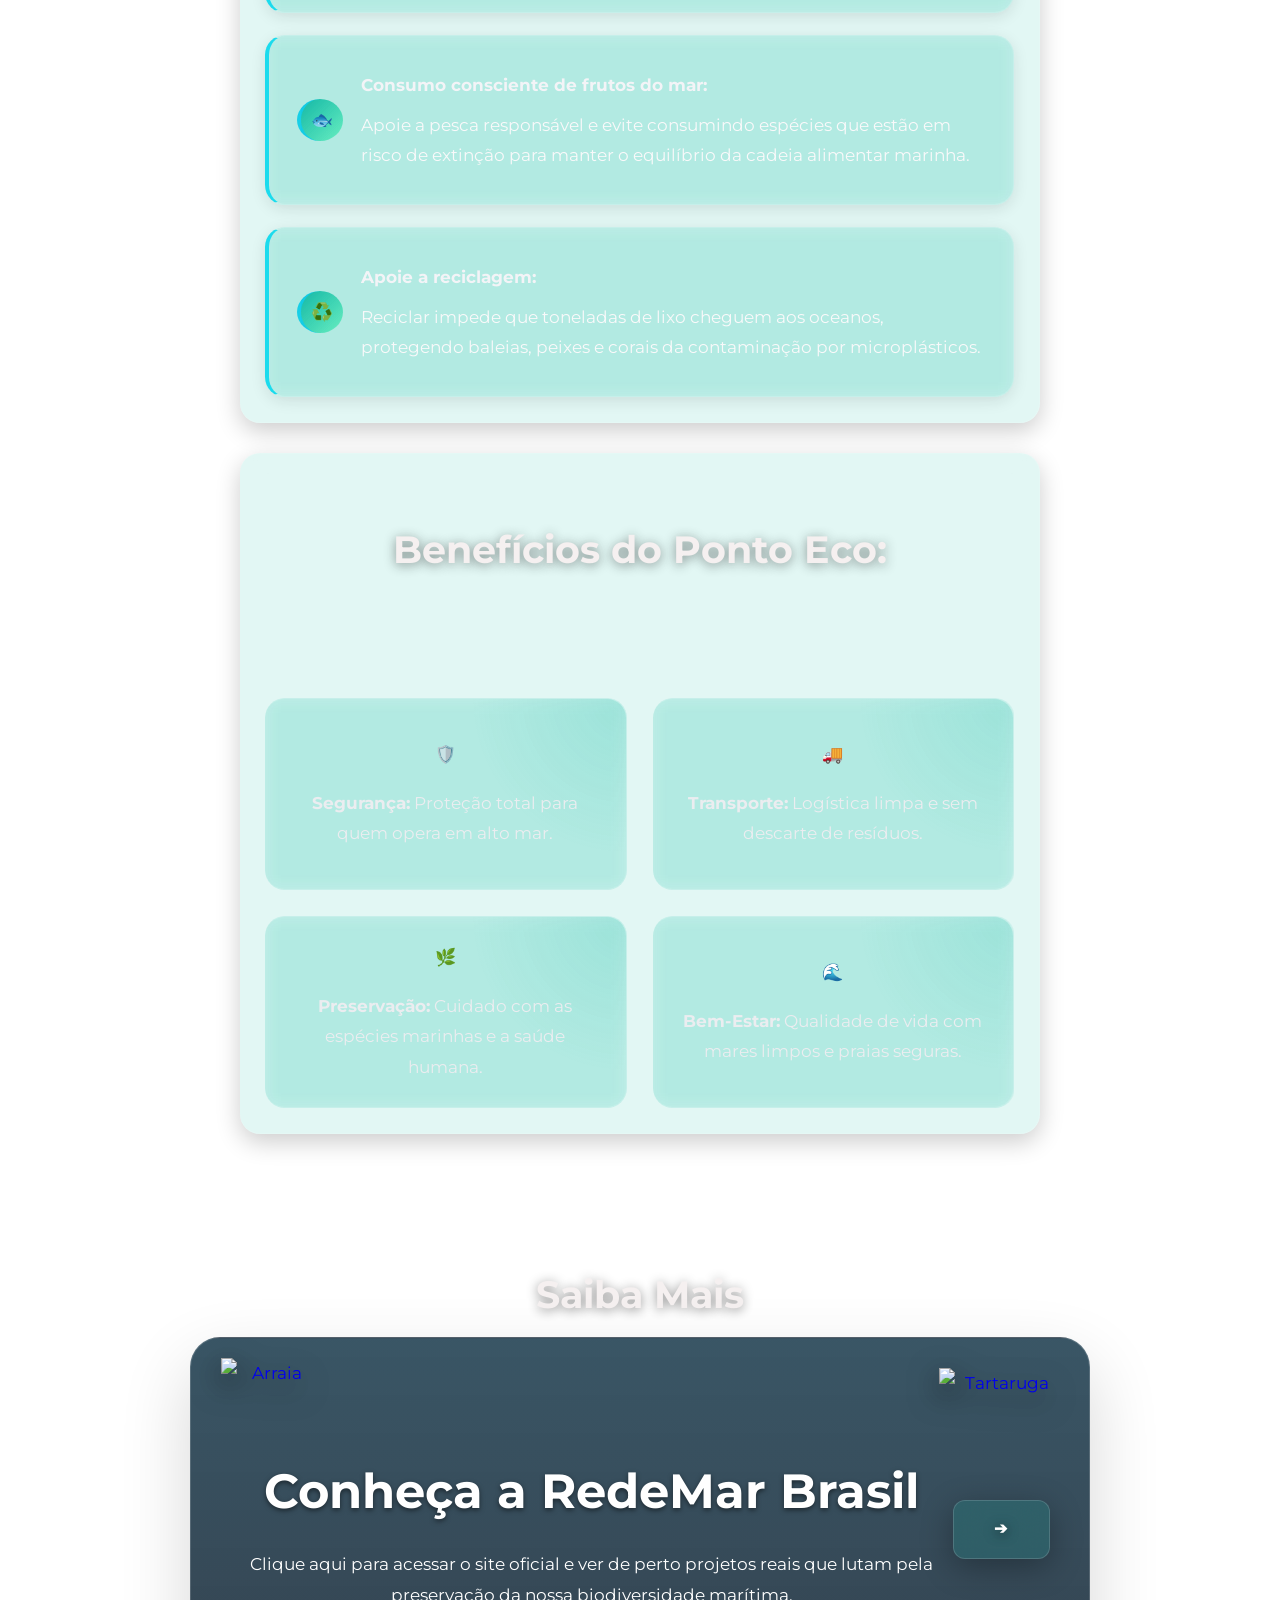
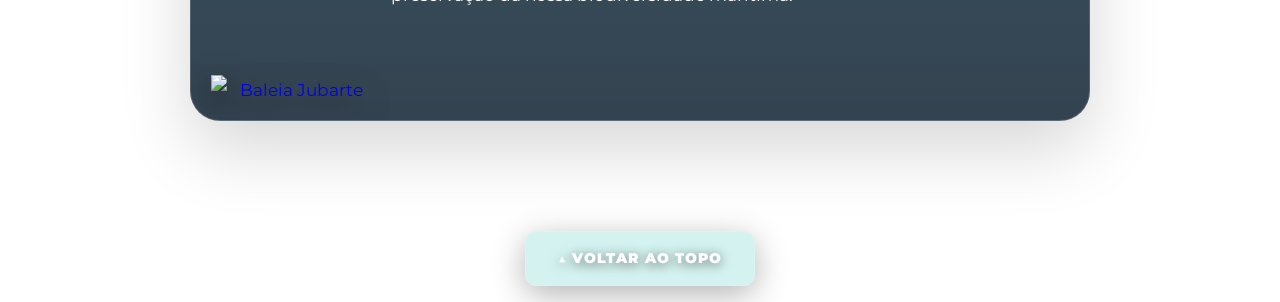
==== commit 9645dbd8: "finalizar novas alterações" ====
--- a/index.html
+++ b/index.html
@@ -8,7 +8,7 @@
     <link rel="preconnect" href="https://fonts.googleapis.com">
     <link rel="preconnect" href="https://fonts.gstatic.com" crossorigin>
     <link href="https://fonts.googleapis.com/css2?family=Montserrat:wght@400;700&display=swap" rel="stylesheet">
-    
+    <script src="api-config.js"></script>
     <link rel="stylesheet" href="css/index.css">
     <script src="script.js" defer></script>
 </head>
--- a/css/index.css
+++ b/css/index.css
@@ -29,7 +29,7 @@
     margin-top: -80px; /* Ajuste para compensar a saída do header */
     position: sticky;
     top: 0;
-    z-index: 100;
+    z-index: 1000;
     background: transparent;
     padding: 25px 0;
     border-radius: 0;
@@ -51,7 +51,7 @@
     background: rgba(2, 19, 35, 0.45);
     backdrop-filter: blur(12px);
     box-shadow: 0 16px 40px rgba(0, 0, 0, 0.25);
-    z-index: 20;
+    z-index: 1100;
 }
 
 /* ==========================================================================
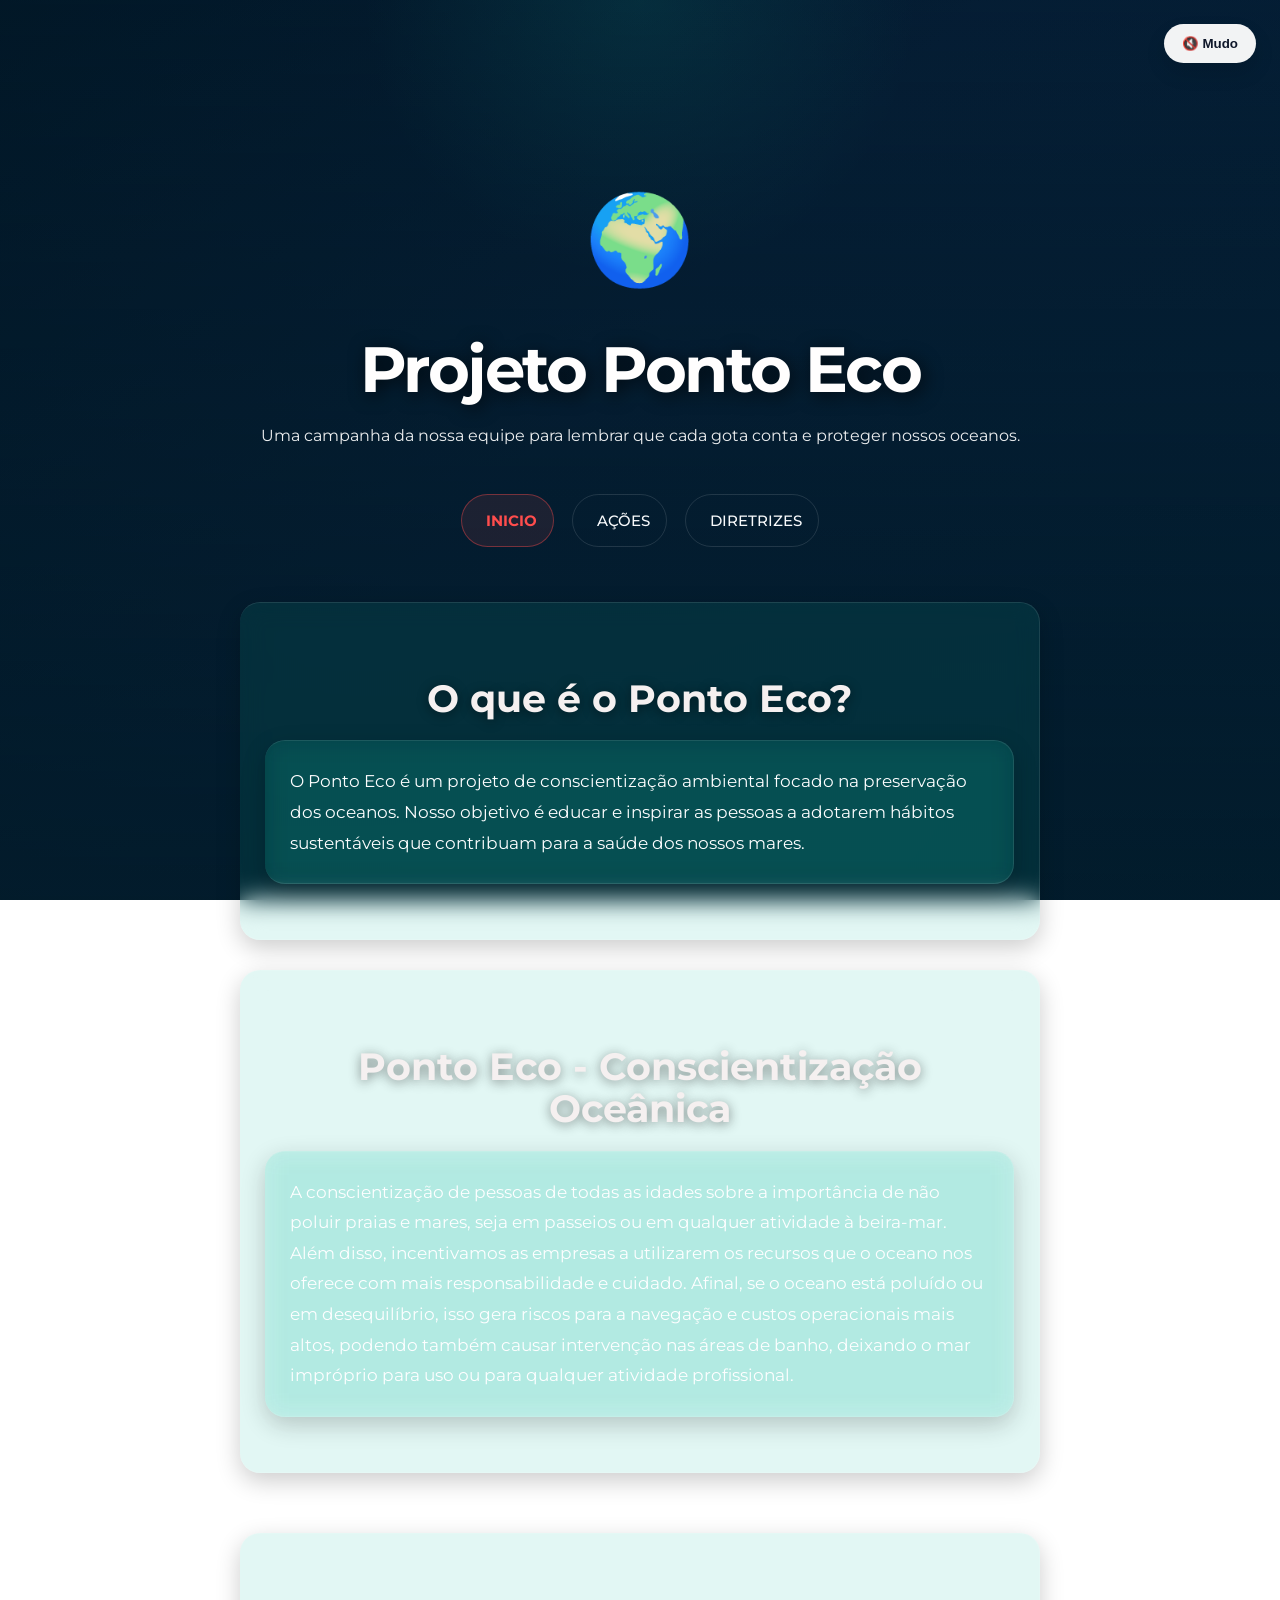
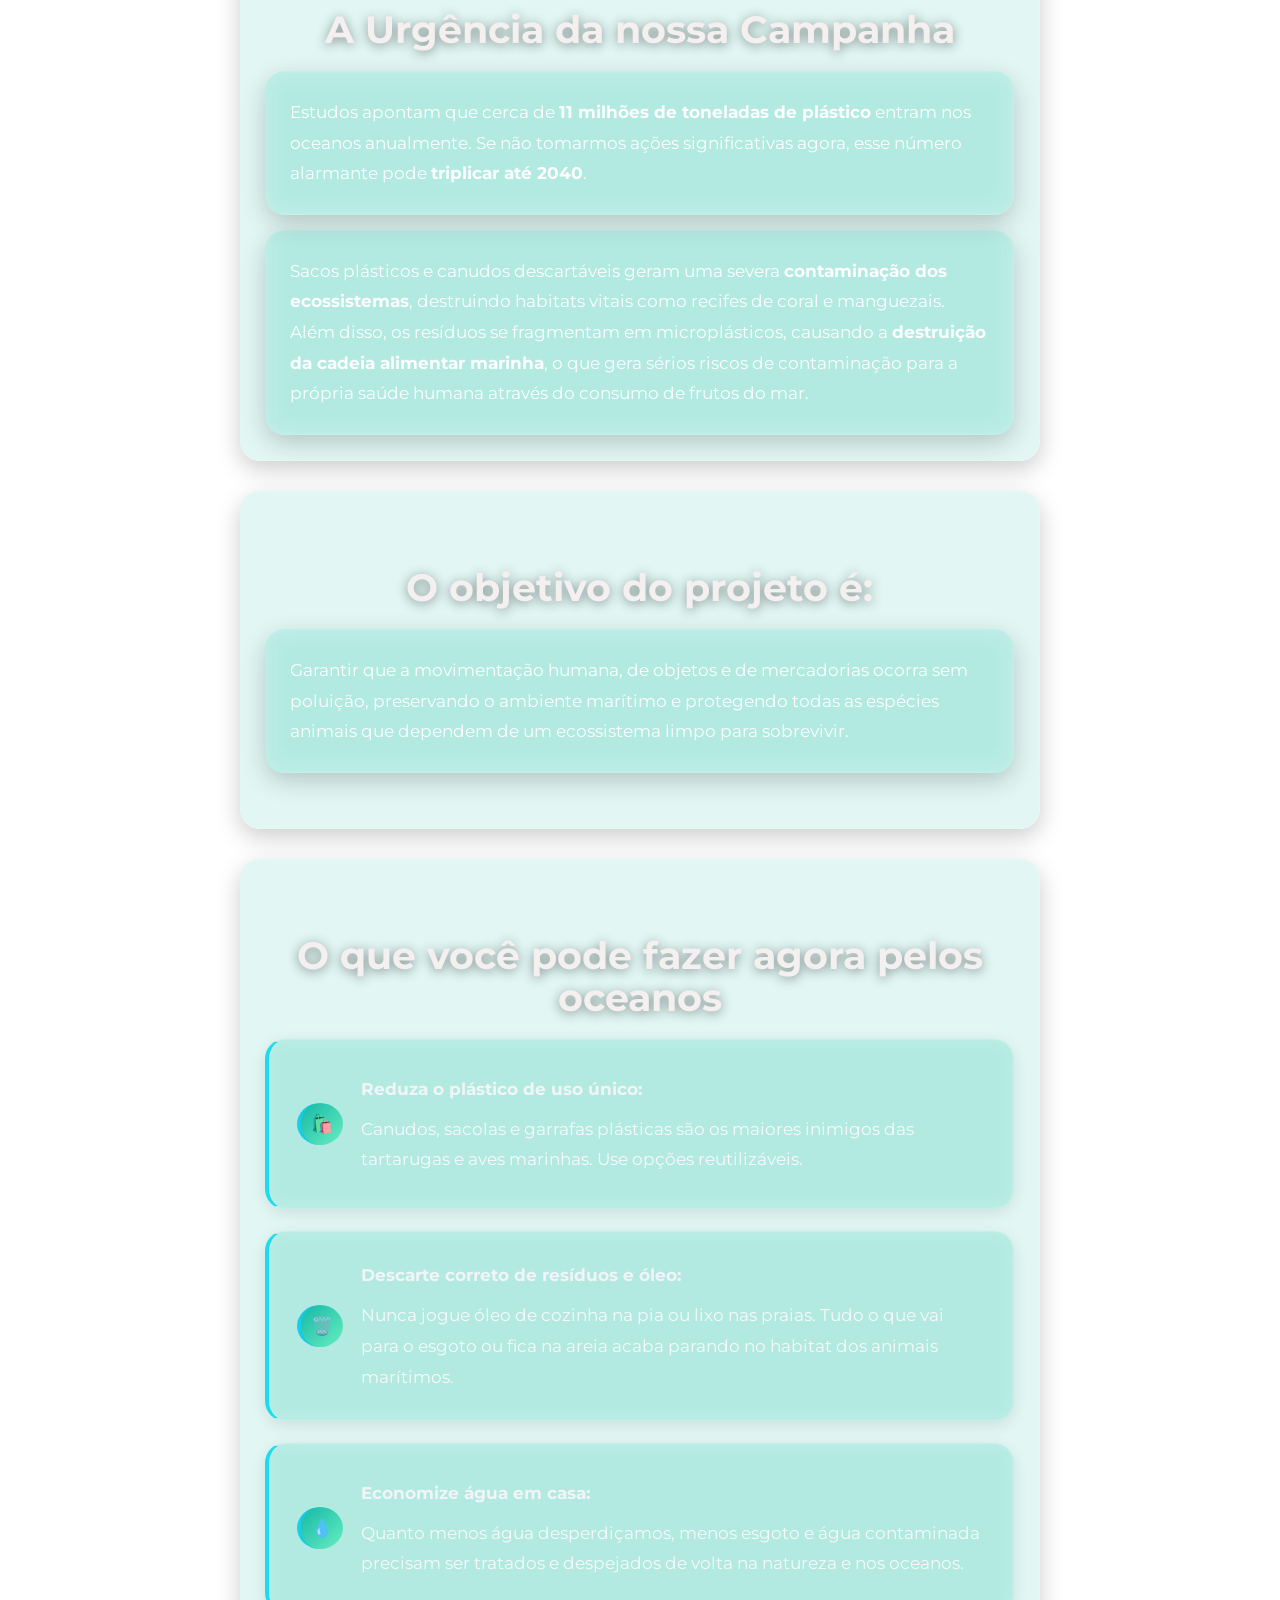
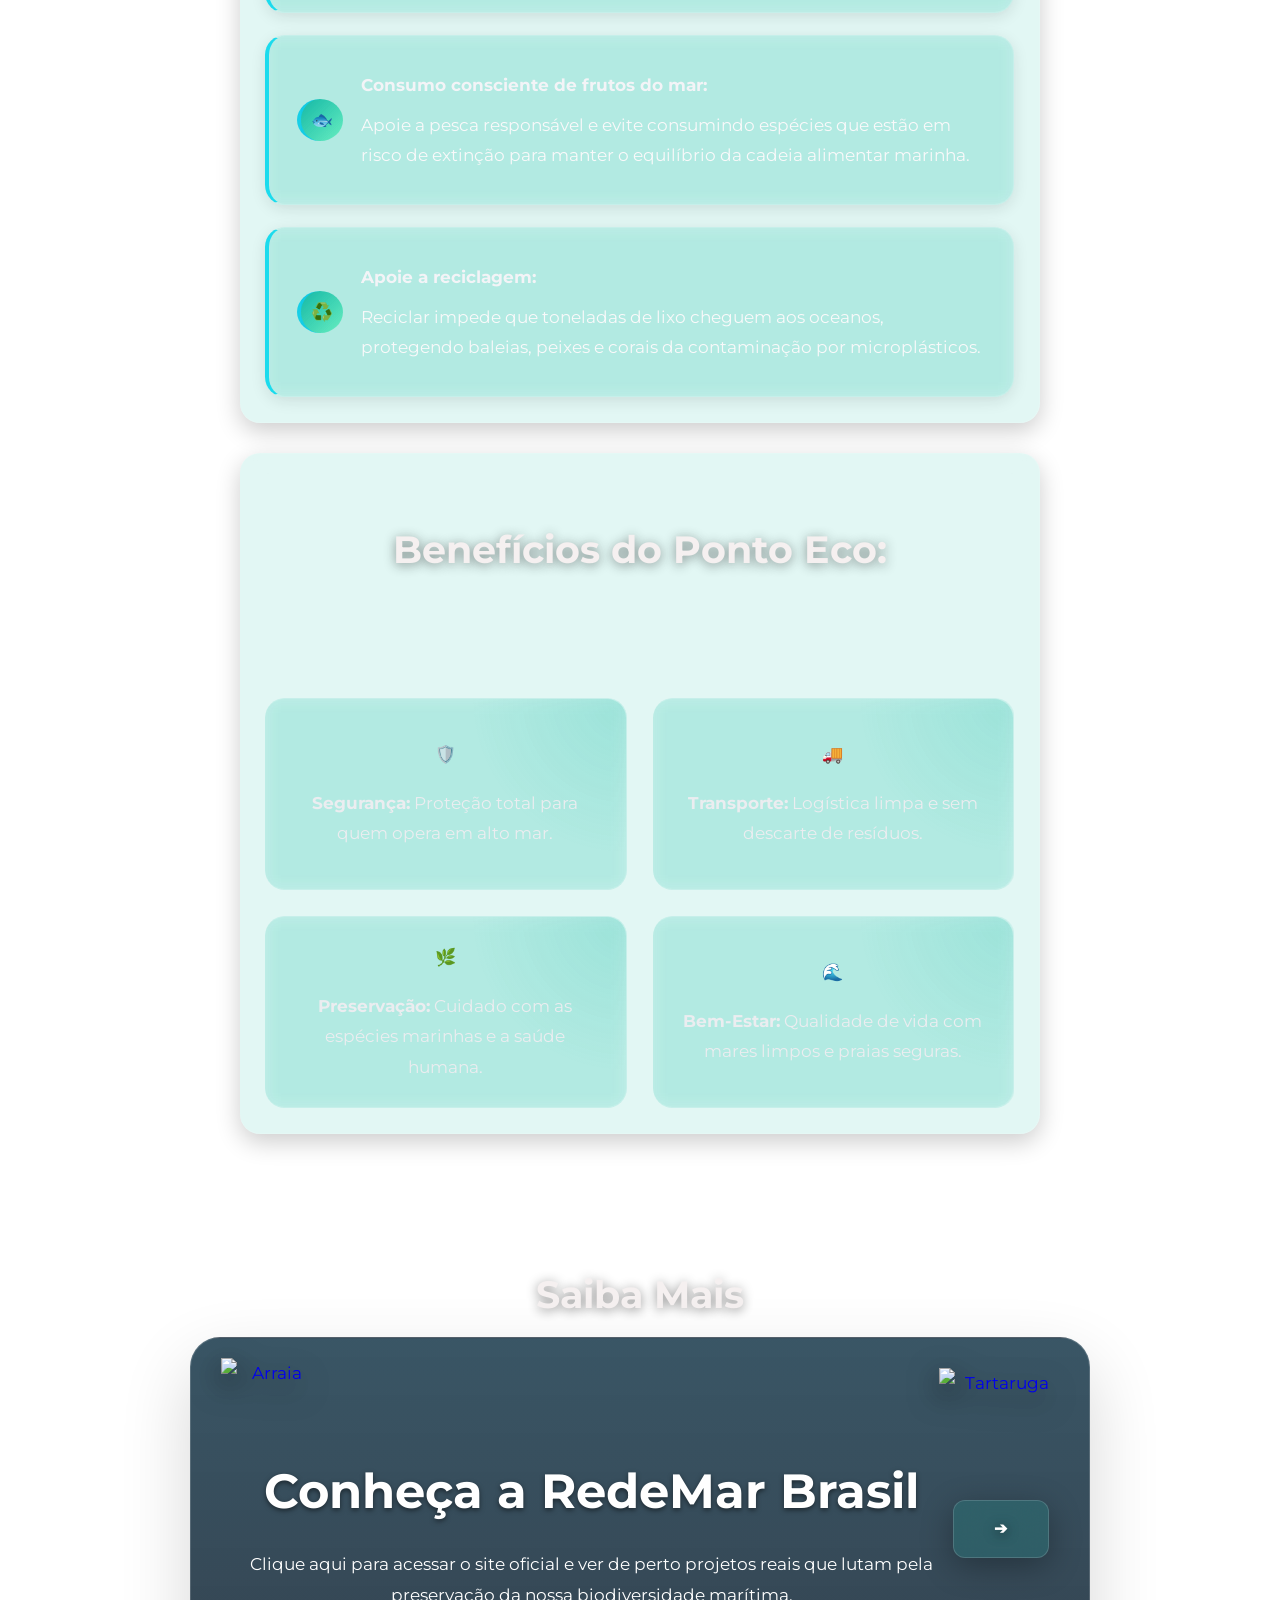
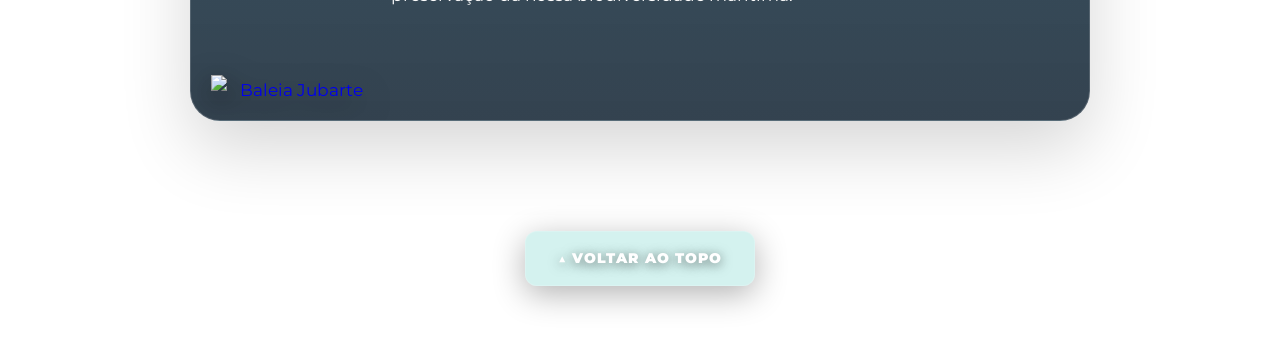
==== commit 8d22105b: "Simplify comments to local examples only" ====
--- a/index.html
+++ b/index.html
@@ -8,7 +8,6 @@
     <link rel="preconnect" href="https://fonts.googleapis.com">
     <link rel="preconnect" href="https://fonts.gstatic.com" crossorigin>
     <link href="https://fonts.googleapis.com/css2?family=Montserrat:wght@400;700&display=swap" rel="stylesheet">
-    <script src="api-config.js"></script>
     <link rel="stylesheet" href="css/index.css">
     <script src="script.js" defer></script>
 </head>
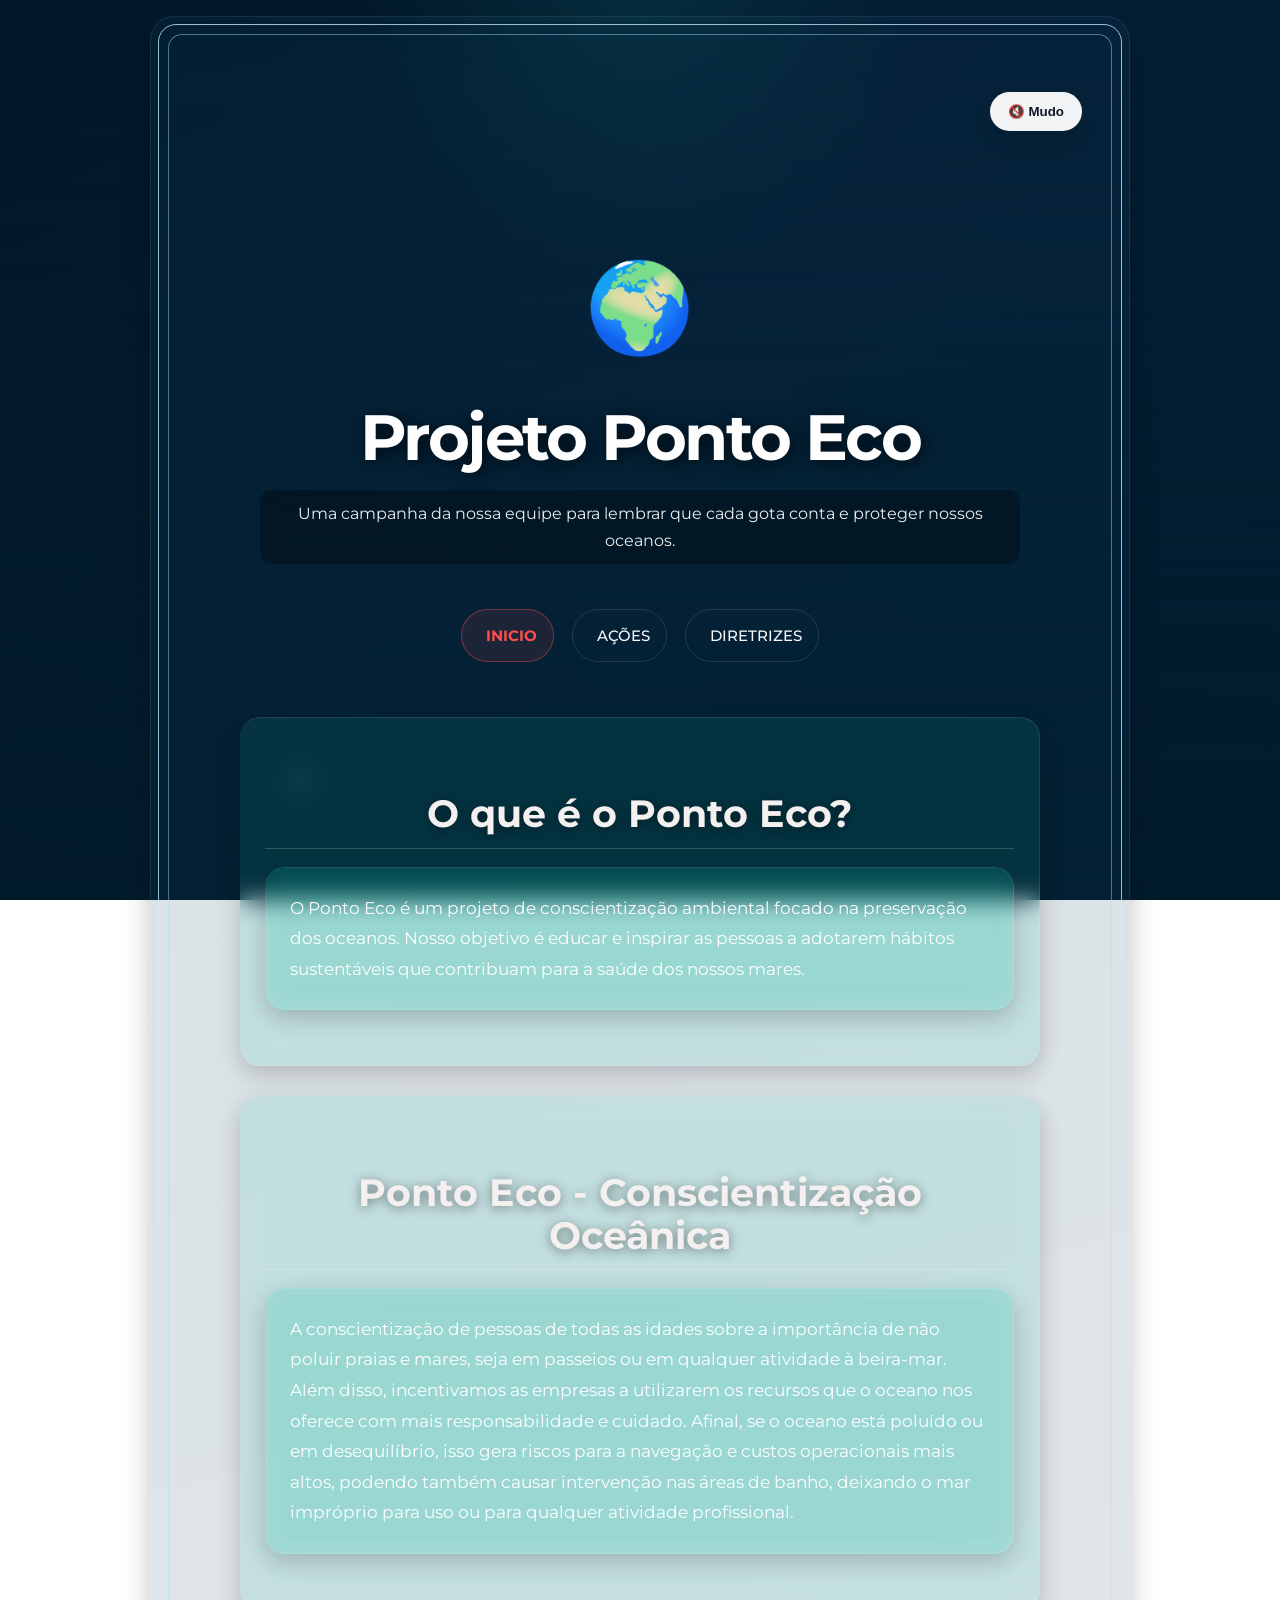
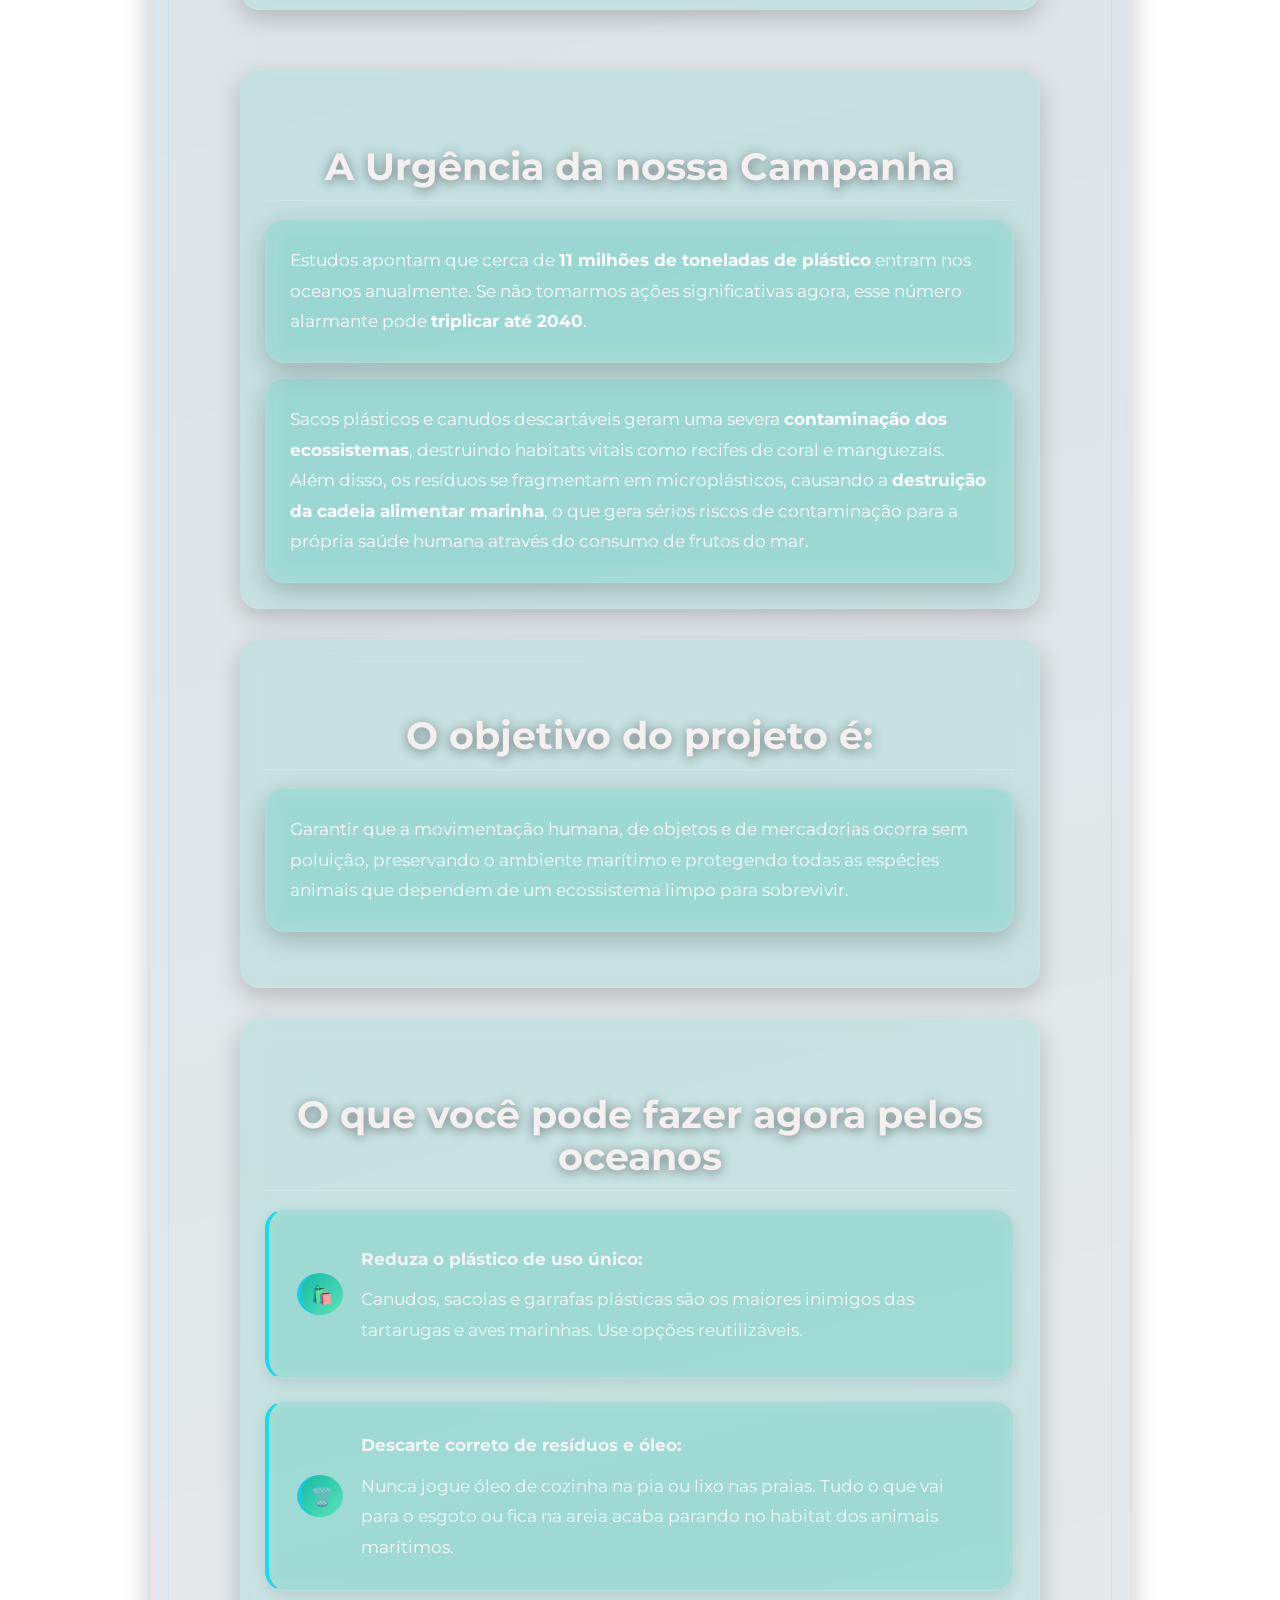
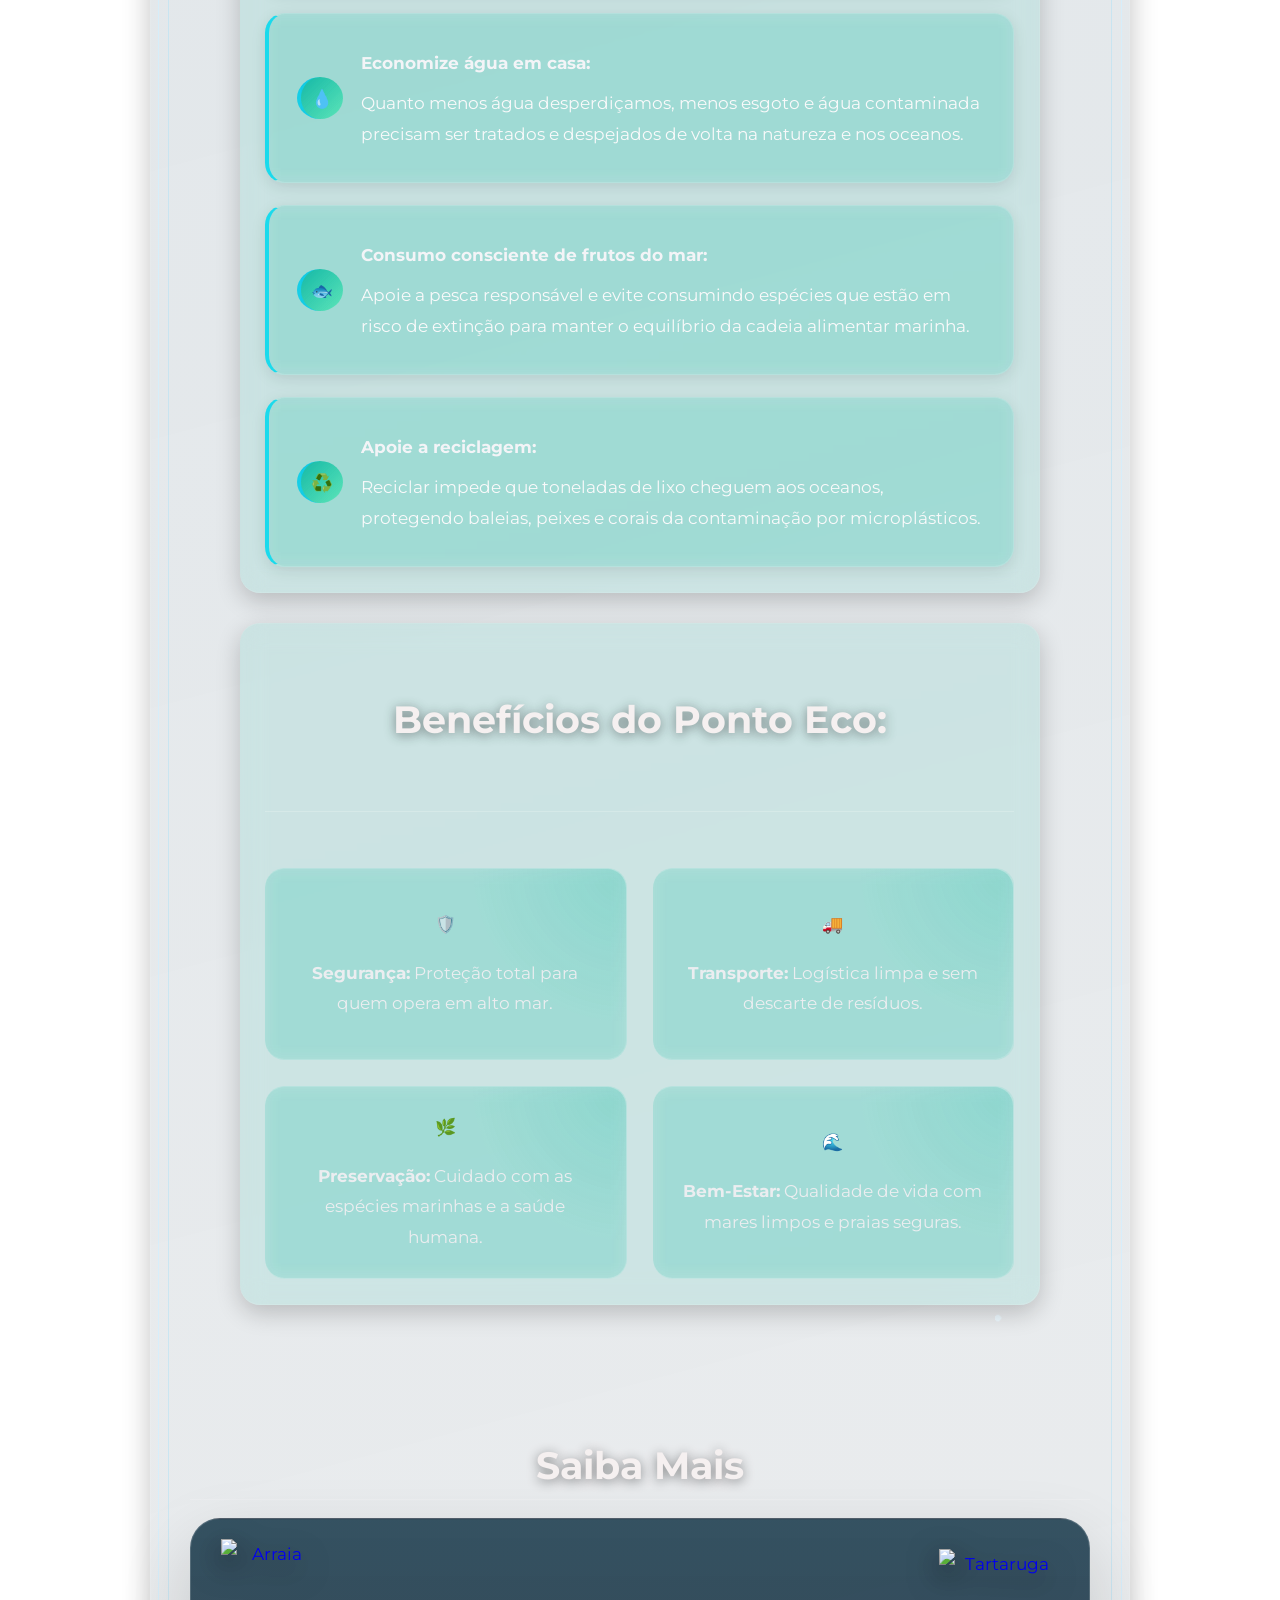
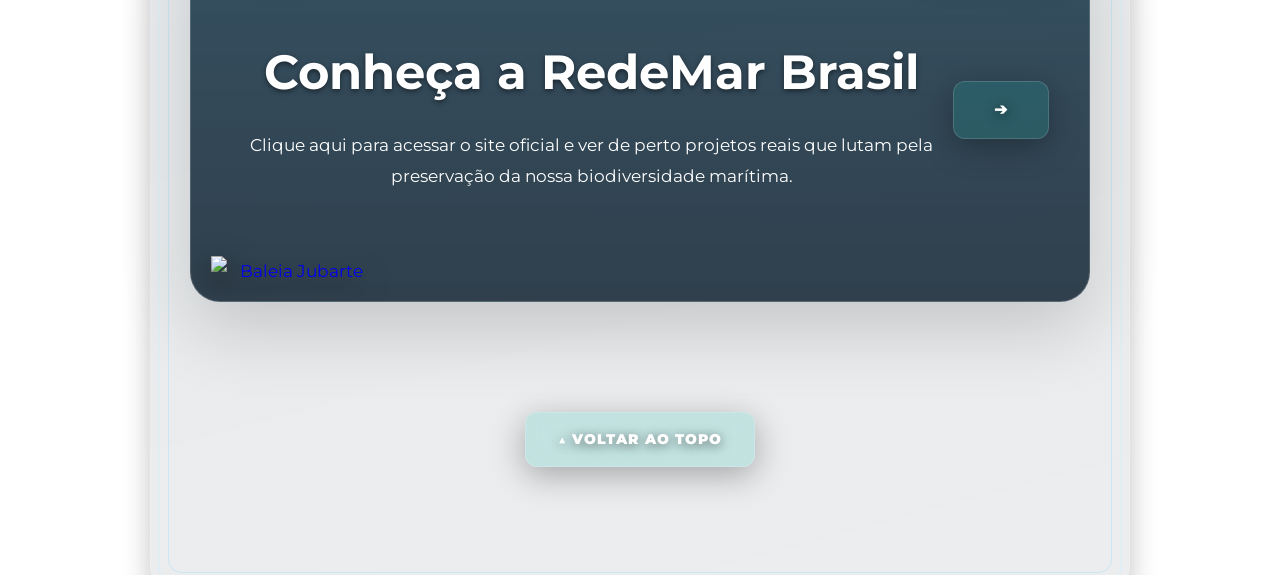
==== commit 6db839e4: "Ajusta moldura e barra sticky nas paginas" ====
--- a/index.html
+++ b/index.html
@@ -8,8 +8,8 @@
     <link rel="preconnect" href="https://fonts.googleapis.com">
     <link rel="preconnect" href="https://fonts.gstatic.com" crossorigin>
     <link href="https://fonts.googleapis.com/css2?family=Montserrat:wght@400;700&display=swap" rel="stylesheet">
-    <link rel="stylesheet" href="css/index.css">
-    <script src="script.js" defer></script>
+    <link rel="stylesheet" href="css/index.css?v=20260618-1">
+    <script src="script.js?v=20260618-1" defer></script>
 </head>
 <body id="topo-inicio" class="topo-inicio">
     <div class="video-fundo-container">
@@ -19,6 +19,8 @@
         </video>
         <div class="video-overlay"></div>
     </div>
+
+    <div class="moldura-geral">
 
     <header class="fundo-principal">
         <button id="mute-button" type="button">🔇 Mudo</button>
@@ -132,5 +134,7 @@
         <a href="#topo-inicio" class="link-volta-fim">▲ Voltar ao topo</a>
     </footer>
 
+    </div>
+
 </body>
 </html>
--- a/css/index.css
+++ b/css/index.css
@@ -27,8 +27,8 @@
     display: flex;
     justify-content: center;
     margin-top: -80px; /* Ajuste para compensar a saída do header */
-    position: sticky;
-    top: 0;
+    position: relative;
+    top: auto;
     z-index: 1000;
     background: transparent;
     padding: 25px 0;
@@ -45,13 +45,65 @@
     position: fixed;
     top: 0;
     left: 0;
-    width: 100%;
+    right: 0;
+    width: 100vw;
     margin-top: 0;
     padding: 25px 0;
     background: rgba(2, 19, 35, 0.45);
     backdrop-filter: blur(12px);
     box-shadow: 0 16px 40px rgba(0, 0, 0, 0.25);
     z-index: 1100;
+}
+
+.moldura-geral {
+    position: relative;
+    z-index: 1;
+    width: 100%;
+    max-width: 980px;
+    margin: 16px auto 28px;
+    padding: 52px 24px 64px;
+    border-radius: 24px;
+    background: linear-gradient(165deg, rgba(13, 66, 97, 0.16), rgba(3, 24, 44, 0.08));
+    box-shadow: 0 12px 28px rgba(0, 0, 0, 0.24), inset 0 0 0 1px rgba(255, 255, 255, 0.08);
+    overflow: visible;
+}
+
+.moldura-geral::before {
+    content: '';
+    position: absolute;
+    inset: 8px;
+    border: 1.6px solid rgba(210, 239, 255, 0.76);
+    border-radius: 18px;
+    pointer-events: none;
+}
+
+.moldura-geral::after {
+    content: '';
+    position: absolute;
+    inset: 18px;
+    border: 1px solid rgba(167, 223, 248, 0.45);
+    border-radius: 14px;
+    background:
+        radial-gradient(circle at 14% 14%, rgba(236, 249, 255, 0.95) 0 3px, transparent 3.4px),
+        radial-gradient(circle at 86% 18%, rgba(236, 249, 255, 0.9) 0 2.7px, transparent 3.1px),
+        radial-gradient(circle at 10% 78%, rgba(236, 249, 255, 0.9) 0 2.9px, transparent 3.3px),
+        radial-gradient(circle at 88% 84%, rgba(236, 249, 255, 0.95) 0 3px, transparent 3.4px);
+    pointer-events: none;
+}
+
+.moldura-geral > * {
+    position: relative;
+    z-index: 2;
+}
+
+.moldura-geral > header,
+.moldura-geral > .hero-menu,
+.moldura-geral > .bloco-efeito-tras,
+.moldura-geral > .container-links,
+.moldura-geral > footer {
+    width: 100%;
+    margin-left: auto;
+    margin-right: auto;
 }
 
 /* ==========================================================================
@@ -127,7 +179,17 @@
     transform: translateY(-1px);
 }
 
-.fundo-subtitulo { display: block; padding: 0; max-width: 760px; margin: 0 auto; color: rgba(255,255,255,0.92); }
+.fundo-subtitulo {
+    display: block;
+    max-width: 760px;
+    margin: 0 auto;
+    padding: 10px 20px;
+    background: rgba(0, 0, 0, 0.3);
+    backdrop-filter: blur(8px);
+    -webkit-backdrop-filter: blur(8px);
+    border-radius: 12px;
+    color: rgba(255,255,255,0.92);
+}
 .fundo-subtitulo p { margin: 0; font-size: 1rem; line-height: 1.7; }
 
 .emoji-grande { font-size: 5.5rem; margin-bottom: 18px; animation: flutuar 3s ease-in-out infinite; }
@@ -227,6 +289,27 @@
     box-shadow: none;
 }
 .container-campanha > p:last-child { margin-bottom: 0; }
+
+.container > h2,
+.container-detalhes > h3,
+.container-campanha > h2,
+.container-objetivo > h3,
+.container-acoes > h2,
+.section-beneficios > h3,
+.container-links > h2 {
+    margin-bottom: 18px;
+    padding-bottom: 12px;
+    border-bottom: 1px solid rgba(255, 255, 255, 0.18);
+}
+
+.container > p,
+.container-detalhes > p,
+.container-campanha > p,
+.container-objetivo > p,
+.container-acoes > ul,
+.section-beneficios {
+    margin-top: 12px;
+}
 
 /* ==========================================================================
    6. ORGANIZAÇÃO DAS AÇÕES EM BLOQUINHOS
@@ -514,6 +597,7 @@
    11. RESPONSIVIDADE COMPLETA (MOBILE E TABLET)
    ========================================================================== */
 @media (max-width: 768px) {
+    .moldura-geral { max-width: 100%; padding: 30px 12px 38px; margin: 6px 8px 14px; border-radius: 16px; }
     header { 
         padding: 130px 14px 70px; /* Aumentado de leve o espaço interno para acolher as coisas */
         max-width: 100%; 
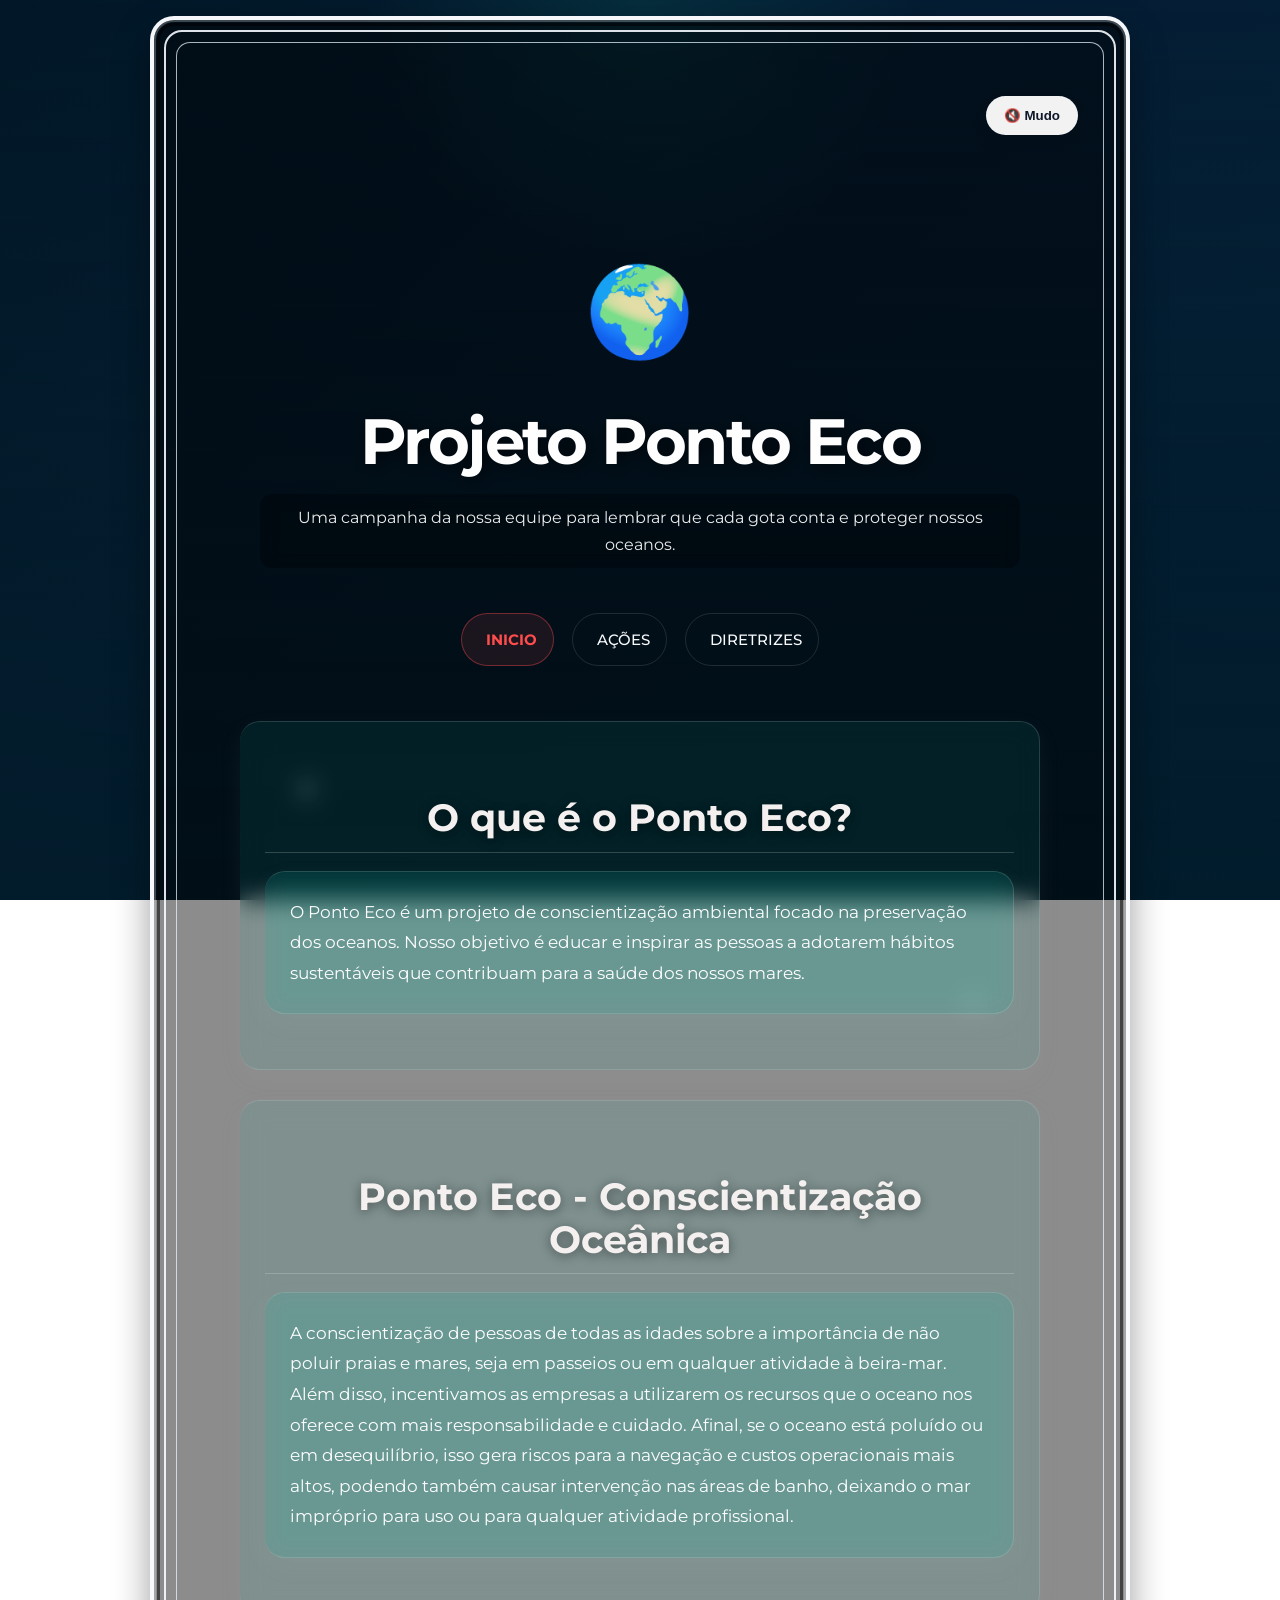
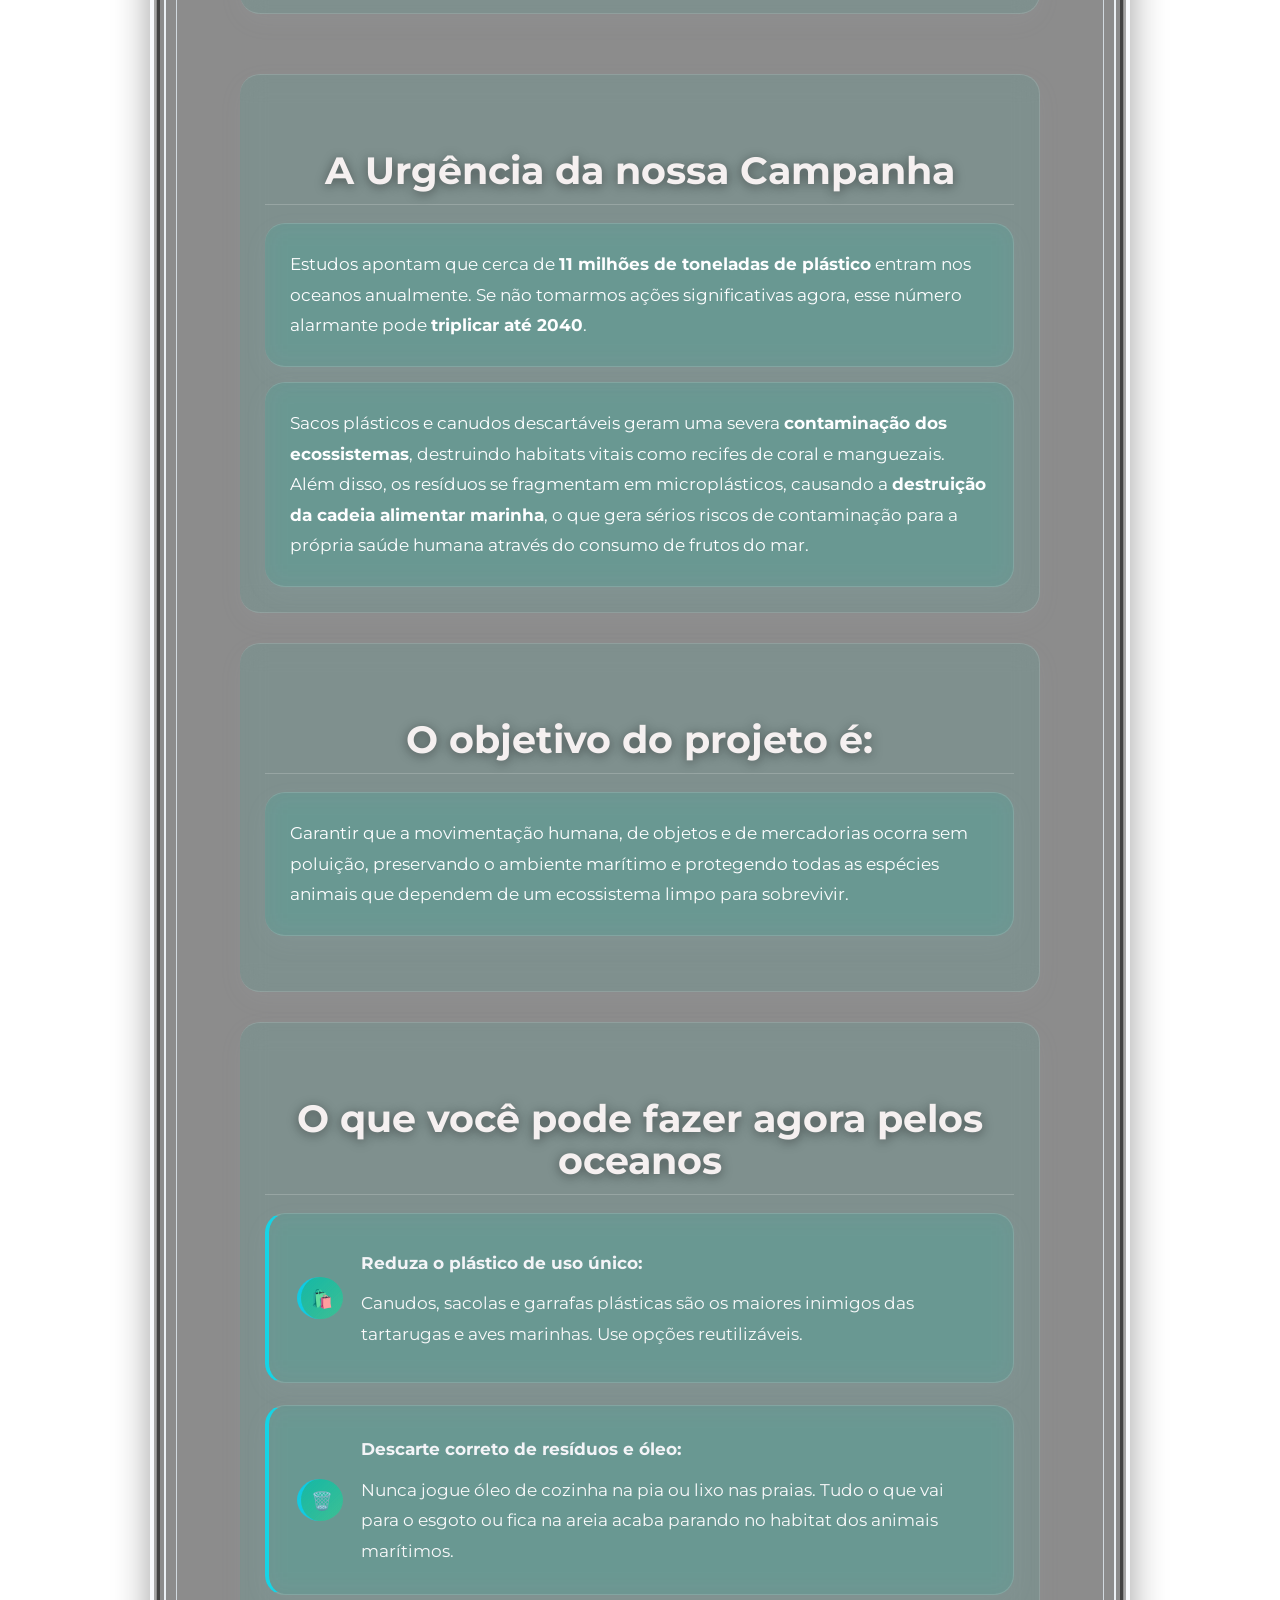
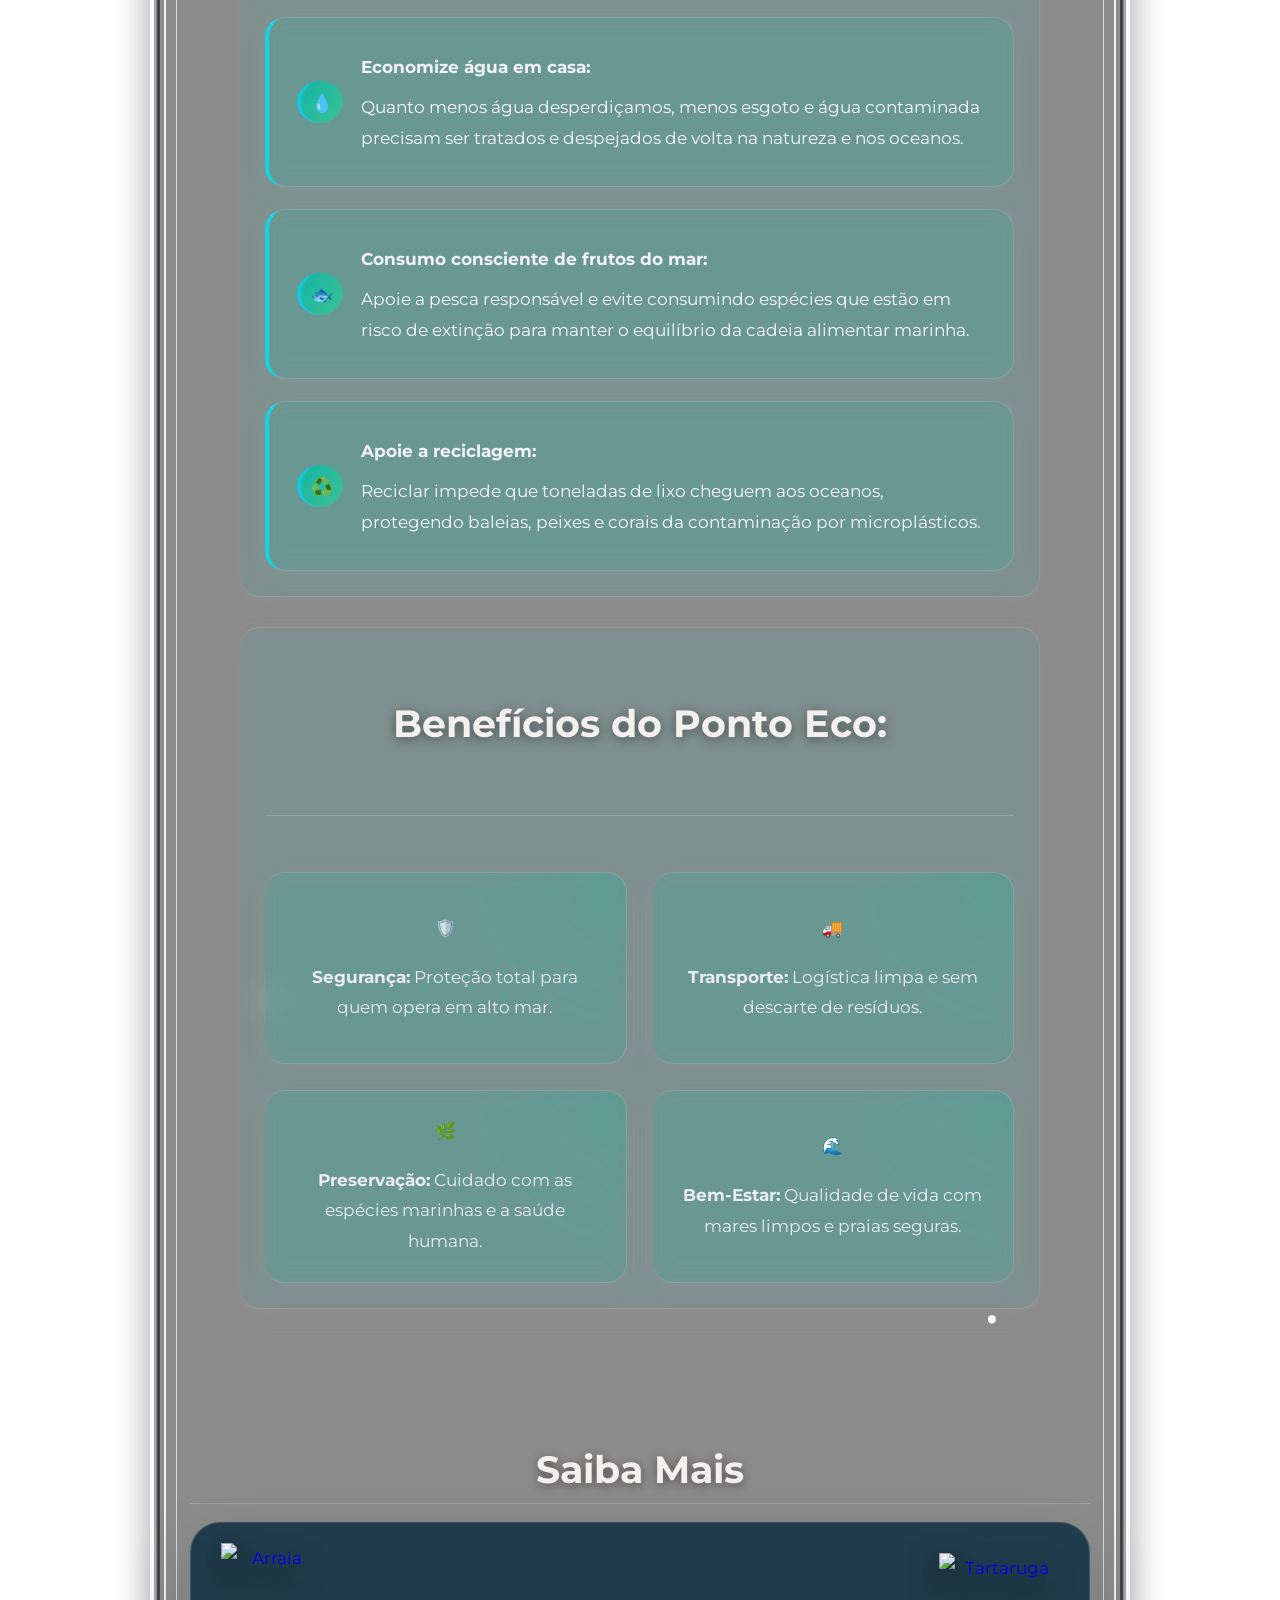
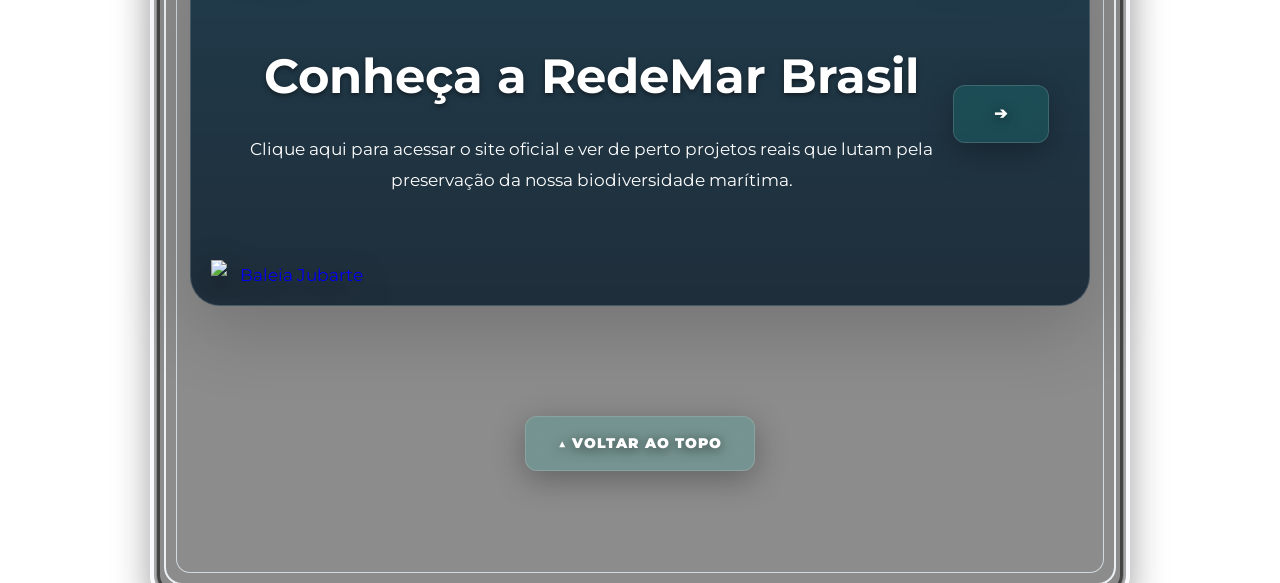
==== commit 070027f8: "finalizar tudo" ====
--- a/index.html
+++ b/index.html
@@ -3,13 +3,16 @@
 <head>
     <meta charset="UTF-8">
     <meta name="viewport" content="width=device-width, initial-scale=1.0">
+    <meta http-equiv="Cache-Control" content="no-cache, no-store, must-revalidate">
+    <meta http-equiv="Pragma" content="no-cache">
+    <meta http-equiv="Expires" content="0">
     <title>Projeto Ponto Eco</title>
     
     <link rel="preconnect" href="https://fonts.googleapis.com">
     <link rel="preconnect" href="https://fonts.gstatic.com" crossorigin>
     <link href="https://fonts.googleapis.com/css2?family=Montserrat:wght@400;700&display=swap" rel="stylesheet">
-    <link rel="stylesheet" href="css/index.css?v=20260618-1">
-    <script src="script.js?v=20260618-1" defer></script>
+    <link rel="stylesheet" href="css/index.css?v=20260618-6">
+    <script src="script.js?v=20260618-6" defer></script>
 </head>
 <body id="topo-inicio" class="topo-inicio">
     <div class="video-fundo-container">
--- a/css/index.css
+++ b/css/index.css
@@ -4,6 +4,34 @@
 * { margin: 0; padding: 0; box-sizing: border-box; }
 body { font-family: 'Montserrat', sans-serif; background: radial-gradient(circle at top, rgba(20,184,166,0.18), transparent 25%), linear-gradient(135deg, #021627 0%, #071f3b 45%, #04213d 100%); min-height: 100vh; background-attachment: fixed; color: #e2e8f0; line-height: 1.8; font-size: 17px; }
 a { text-decoration: none; transition: all 0.3s ease; }
+
+.video-fundo-container,
+.video-overlay,
+.video-fundo {
+    z-index: -10 !important;
+    pointer-events: none;
+}
+
+header,
+main,
+footer,
+.hero,
+.hero-menu,
+.moldura-geral,
+.moldura-geral > * {
+    position: relative;
+    z-index: 30;
+}
+
+.moldura-geral {
+    background: rgba(0, 0, 0, 0.45) !important;
+}
+
+/* Modo forca: garante que o conteudo fique sempre acima do video. */
+body {
+    position: relative;
+    z-index: 0;
+}
 
 .topo-inicio { scroll-behavior: smooth; }
 
@@ -63,16 +91,19 @@
     margin: 16px auto 28px;
     padding: 52px 24px 64px;
     border-radius: 24px;
-    background: linear-gradient(165deg, rgba(13, 66, 97, 0.16), rgba(3, 24, 44, 0.08));
-    box-shadow: 0 12px 28px rgba(0, 0, 0, 0.24), inset 0 0 0 1px rgba(255, 255, 255, 0.08);
+    background: linear-gradient(165deg, rgba(4, 20, 36, 0.5), rgba(2, 14, 28, 0.36));
+    border: 4px solid rgba(250, 252, 255, 0.98);
+    outline: 3px solid rgba(0, 0, 0, 0.52);
+    outline-offset: -10px;
+    box-shadow: 0 16px 36px rgba(0, 0, 0, 0.38), inset 0 0 0 2px rgba(255, 255, 255, 0.24);
     overflow: visible;
 }
 
 .moldura-geral::before {
     content: '';
     position: absolute;
-    inset: 8px;
-    border: 1.6px solid rgba(210, 239, 255, 0.76);
+    inset: 10px;
+    border: 2.4px solid rgba(245, 251, 255, 0.9);
     border-radius: 18px;
     pointer-events: none;
 }
@@ -80,14 +111,14 @@
 .moldura-geral::after {
     content: '';
     position: absolute;
-    inset: 18px;
-    border: 1px solid rgba(167, 223, 248, 0.45);
+    inset: 22px;
+    border: 1.6px solid rgba(236, 247, 255, 0.72);
     border-radius: 14px;
     background:
-        radial-gradient(circle at 14% 14%, rgba(236, 249, 255, 0.95) 0 3px, transparent 3.4px),
-        radial-gradient(circle at 86% 18%, rgba(236, 249, 255, 0.9) 0 2.7px, transparent 3.1px),
-        radial-gradient(circle at 10% 78%, rgba(236, 249, 255, 0.9) 0 2.9px, transparent 3.3px),
-        radial-gradient(circle at 88% 84%, rgba(236, 249, 255, 0.95) 0 3px, transparent 3.4px);
+        radial-gradient(circle at 14% 14%, rgba(250, 253, 255, 0.98) 0 4px, transparent 4.4px),
+        radial-gradient(circle at 86% 18%, rgba(250, 253, 255, 0.95) 0 3.6px, transparent 4px),
+        radial-gradient(circle at 10% 78%, rgba(250, 253, 255, 0.95) 0 3.8px, transparent 4.2px),
+        radial-gradient(circle at 88% 84%, rgba(250, 253, 255, 0.98) 0 4px, transparent 4.4px);
     pointer-events: none;
 }
 
@@ -256,11 +287,11 @@
     max-width: 800px !important; 
     margin: 0 auto 30px auto; 
     padding: 25px !important; 
-    background: rgba(20, 184, 166, 0.12) !important;
+    background: rgba(20, 184, 165, 0.101) !important;
     backdrop-filter: blur(12px);
-    border: 1px solid rgba(255, 255, 255, 0.1) !important;
+    border: 1px solid rgba(255, 255, 255, 0.142) !important;
     border-radius: 20px !important;
-    box-shadow: 0 8px 24px rgba(0,0,0,0.2) !important;
+    box-shadow: 0 8px 24px rgba(193, 193, 203, 0.063) !important;
     color: #fdfeff;
     line-height: 1.8;
     border-left: none !important;
@@ -273,10 +304,11 @@
     max-width: 800px !important; 
     margin: 60px auto 30px auto !important; 
     padding: 25px !important; 
-    background: rgba(20, 184, 166, 0.12) !important;
+    background: rgba(20, 184, 165, 0.101) !important;
     backdrop-filter: blur(12px);
-    border: 1px solid rgba(255, 255, 255, 0.1) !important;
+    border: 1px solid rgba(255, 255, 255, 0.142) !important;
     border-radius: 20px !important;
+    box-shadow: 0 8px 24px rgba(193, 193, 203, 0.063) !important;
     position: relative;
     border-left: none !important;
 }
@@ -326,11 +358,11 @@
 .container-acoes li {
     position: relative;
     padding: 28px 28px 28px 92px;
-    background: rgba(20, 184, 166, 0.12);
-    backdrop-filter: blur(8px);
-    border: 1px solid rgba(255, 255, 255, 0.15);
+    background: rgba(20, 184, 165, 0.101);
+    backdrop-filter: blur(12px);
+    border: 1px solid rgba(255, 255, 255, 0.142);
     border-radius: 20px;
-    box-shadow: 0 4px 15px rgba(0,0,0,0.1);
+    box-shadow: 0 8px 24px rgba(193, 193, 203, 0.063);
     color: #f9f9fa;
     line-height: 1.8;
     transition: transform 0.25s ease, background 0.25s ease;
@@ -403,10 +435,11 @@
 .caixa-beneficio {
     width: 100%;
     padding: 25px;
-    background: rgba(20, 184, 166, 0.12);
-    backdrop-filter: blur(8px);
+    background: rgba(20, 184, 165, 0.101);
+    backdrop-filter: blur(12px);
     border-radius:20px;
-    border: 1px solid rgba(255, 255, 255, 0.15);
+    border: 1px solid rgba(255, 255, 255, 0.142);
+    box-shadow: 0 8px 24px rgba(193, 193, 203, 0.063);
     color: #ebedf0;
     position: relative;
     overflow: hidden;
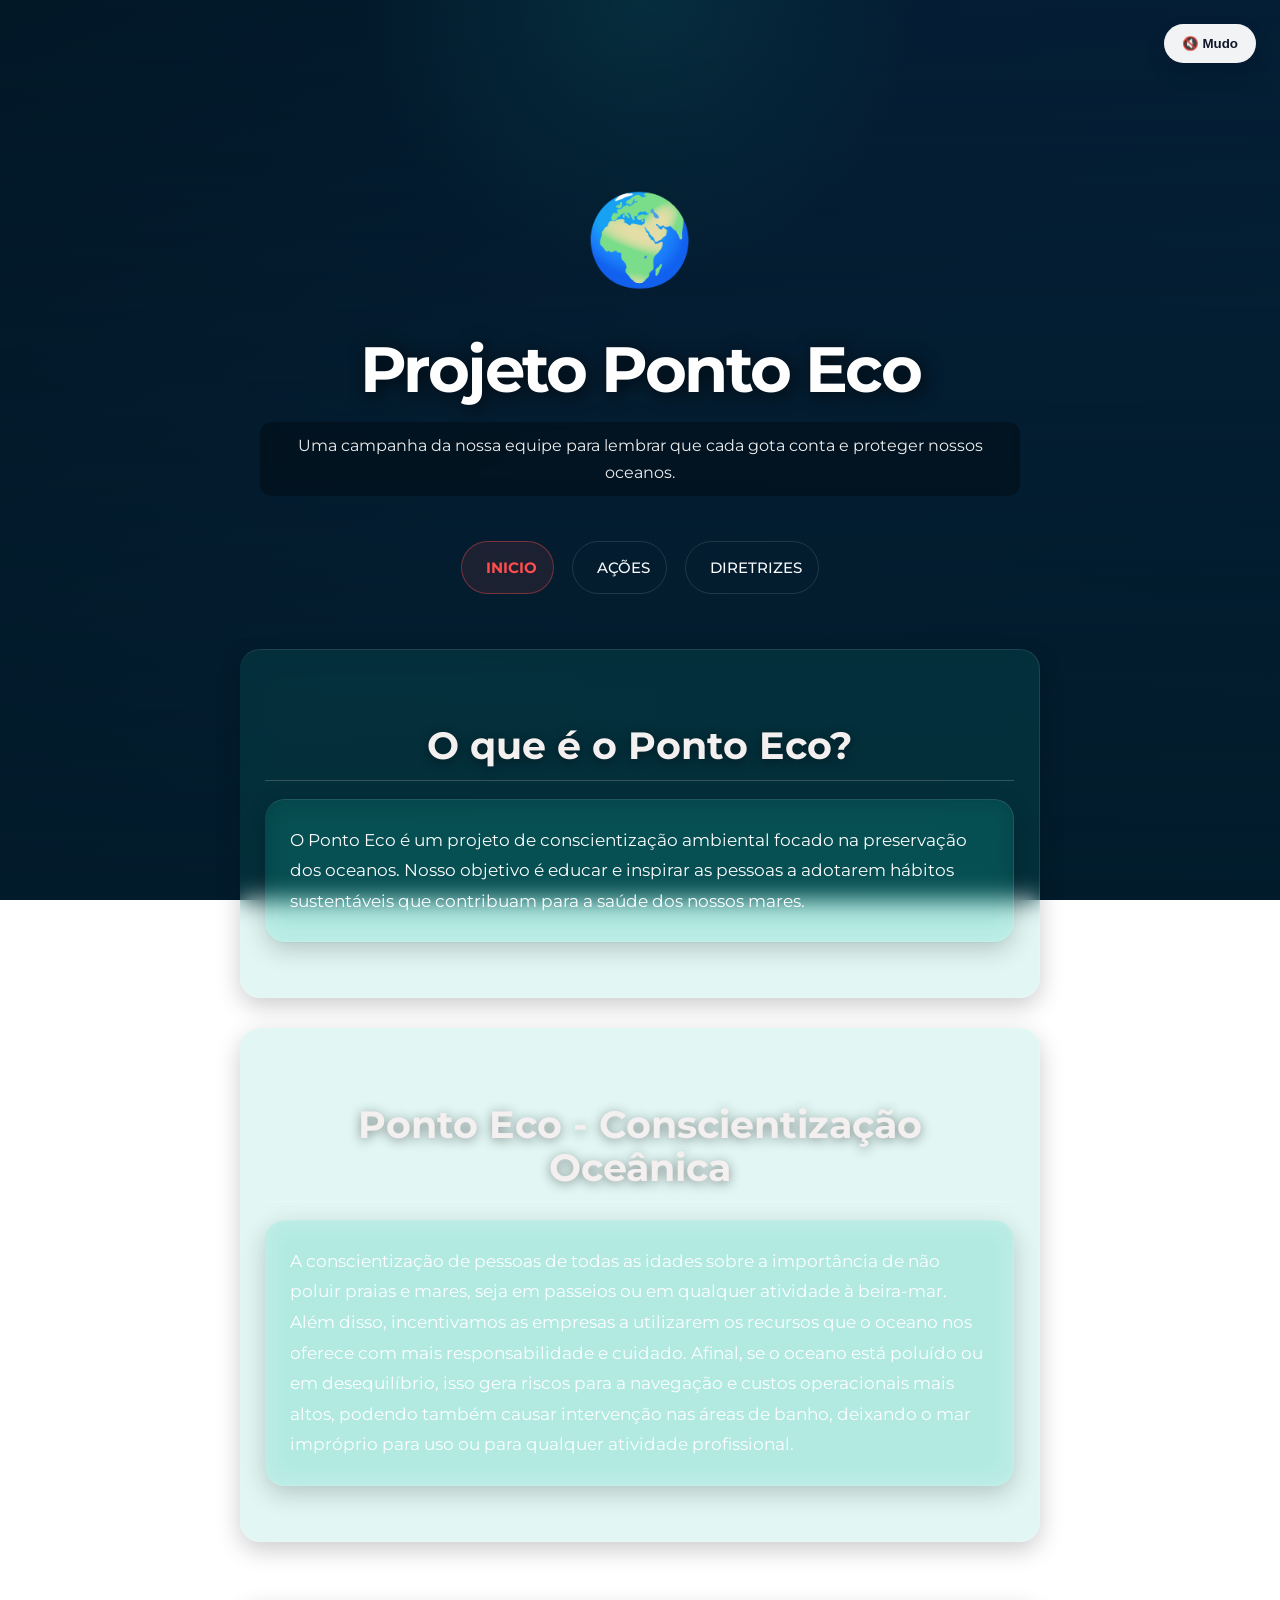
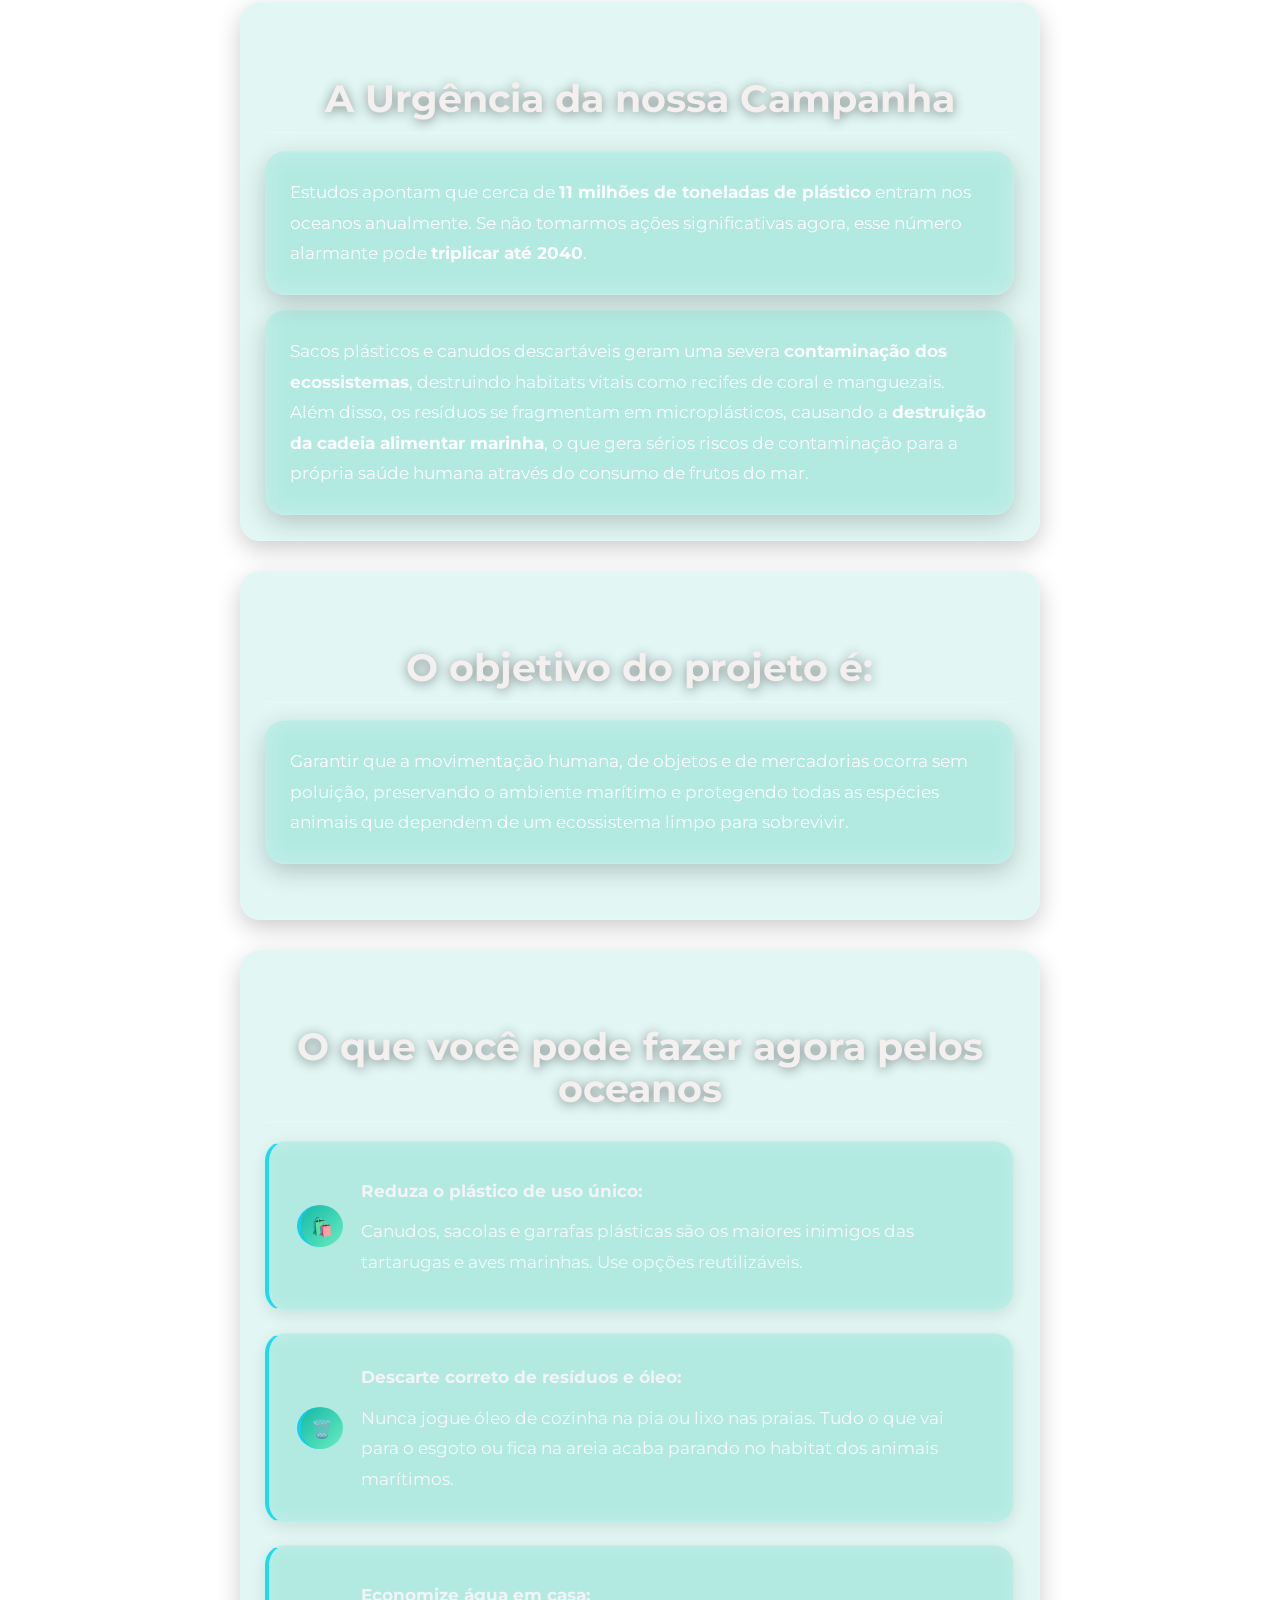
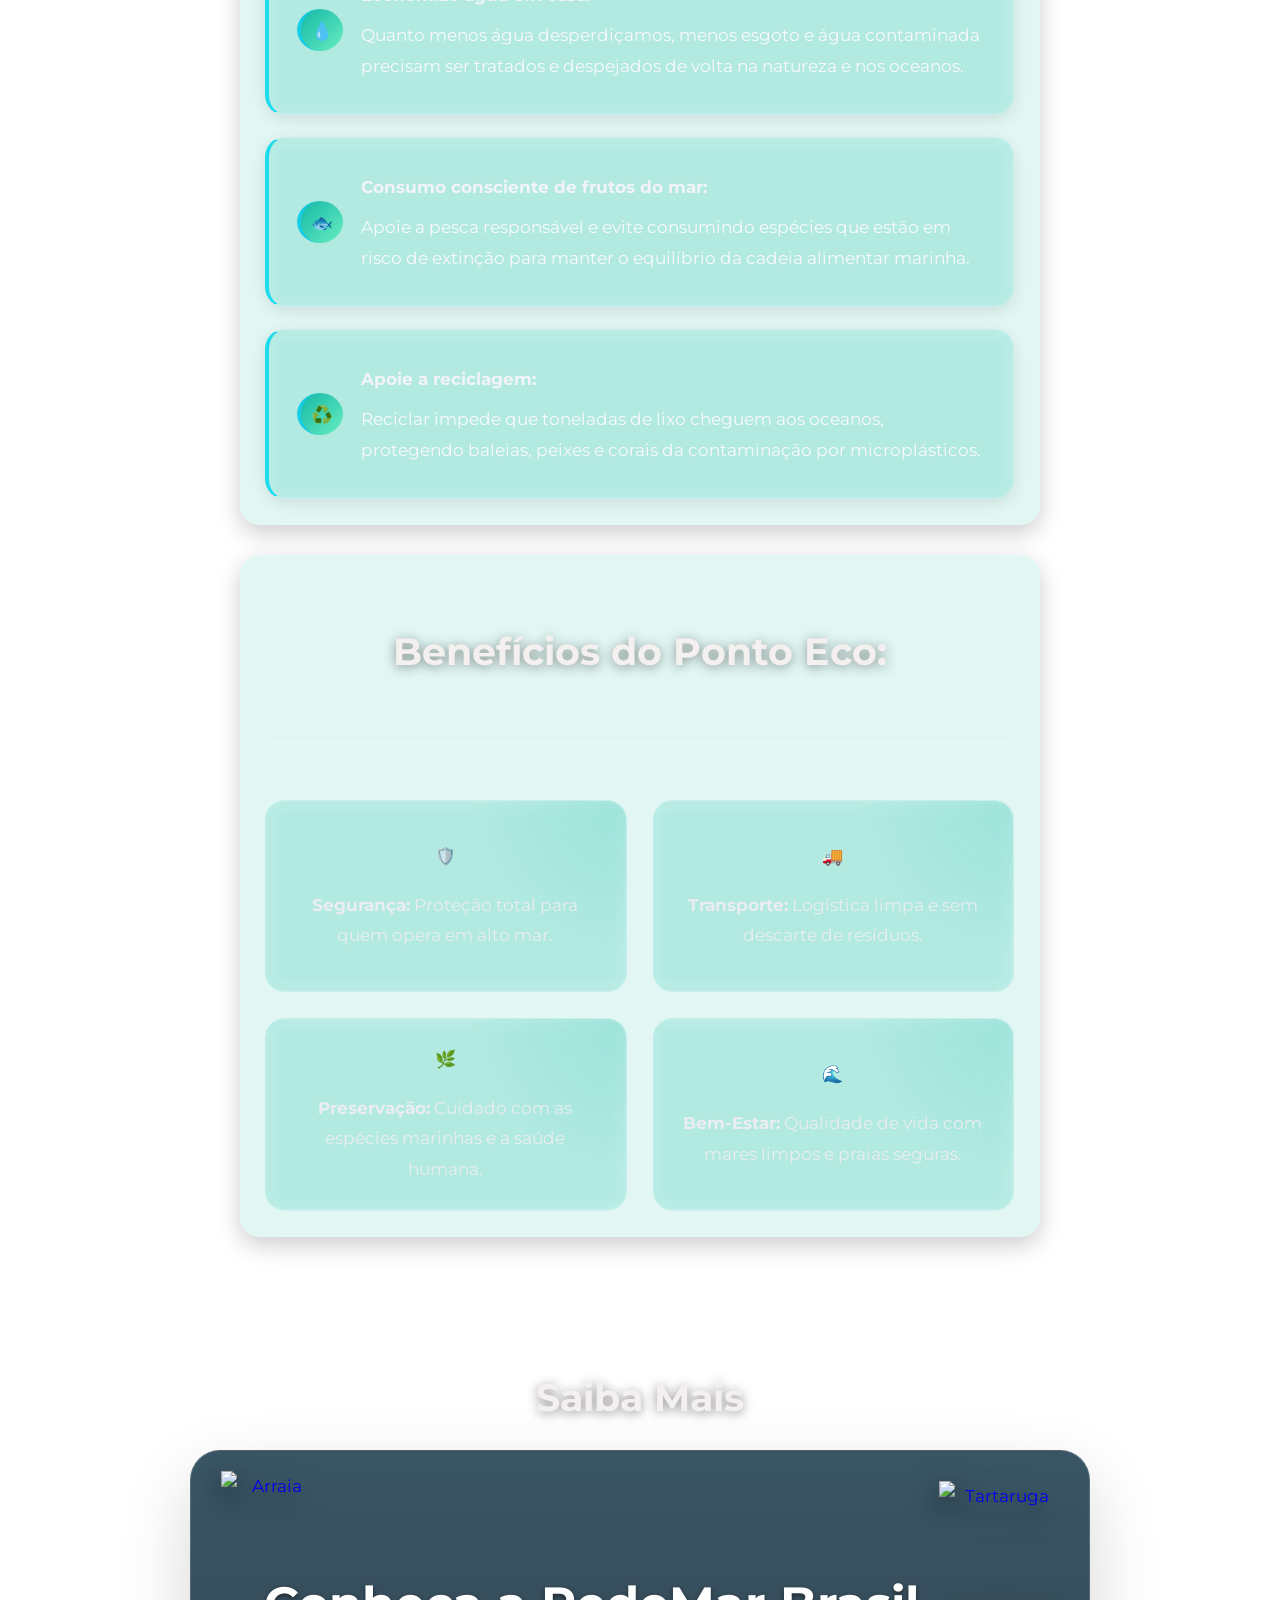
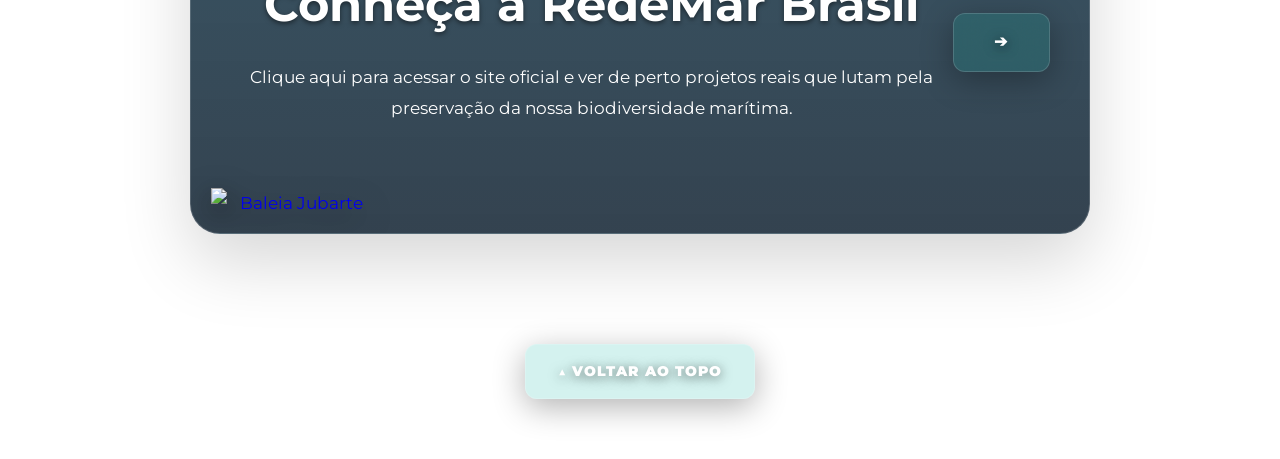
==== commit c86b4bf7: "finalizartudor" ====
--- a/index.html
+++ b/index.html
@@ -11,8 +11,8 @@
     <link rel="preconnect" href="https://fonts.googleapis.com">
     <link rel="preconnect" href="https://fonts.gstatic.com" crossorigin>
     <link href="https://fonts.googleapis.com/css2?family=Montserrat:wght@400;700&display=swap" rel="stylesheet">
-    <link rel="stylesheet" href="css/index.css?v=20260618-6">
-    <script src="script.js?v=20260618-6" defer></script>
+    <link rel="stylesheet" href="css/index.css?v=20260618-15">
+    <script src="script.js?v=20260618-15" defer></script>
 </head>
 <body id="topo-inicio" class="topo-inicio">
     <div class="video-fundo-container">
@@ -22,8 +22,6 @@
         </video>
         <div class="video-overlay"></div>
     </div>
-
-    <div class="moldura-geral">
 
     <header class="fundo-principal">
         <button id="mute-button" type="button">🔇 Mudo</button>
@@ -137,7 +135,5 @@
         <a href="#topo-inicio" class="link-volta-fim">▲ Voltar ao topo</a>
     </footer>
 
-    </div>
-
 </body>
 </html>
--- a/css/index.css
+++ b/css/index.css
@@ -4,34 +4,6 @@
 * { margin: 0; padding: 0; box-sizing: border-box; }
 body { font-family: 'Montserrat', sans-serif; background: radial-gradient(circle at top, rgba(20,184,166,0.18), transparent 25%), linear-gradient(135deg, #021627 0%, #071f3b 45%, #04213d 100%); min-height: 100vh; background-attachment: fixed; color: #e2e8f0; line-height: 1.8; font-size: 17px; }
 a { text-decoration: none; transition: all 0.3s ease; }
-
-.video-fundo-container,
-.video-overlay,
-.video-fundo {
-    z-index: -10 !important;
-    pointer-events: none;
-}
-
-header,
-main,
-footer,
-.hero,
-.hero-menu,
-.moldura-geral,
-.moldura-geral > * {
-    position: relative;
-    z-index: 30;
-}
-
-.moldura-geral {
-    background: rgba(0, 0, 0, 0.45) !important;
-}
-
-/* Modo forca: garante que o conteudo fique sempre acima do video. */
-body {
-    position: relative;
-    z-index: 0;
-}
 
 .topo-inicio { scroll-behavior: smooth; }
 
@@ -91,19 +63,16 @@
     margin: 16px auto 28px;
     padding: 52px 24px 64px;
     border-radius: 24px;
-    background: linear-gradient(165deg, rgba(4, 20, 36, 0.5), rgba(2, 14, 28, 0.36));
-    border: 4px solid rgba(250, 252, 255, 0.98);
-    outline: 3px solid rgba(0, 0, 0, 0.52);
-    outline-offset: -10px;
-    box-shadow: 0 16px 36px rgba(0, 0, 0, 0.38), inset 0 0 0 2px rgba(255, 255, 255, 0.24);
+    background: linear-gradient(165deg, rgba(13, 66, 97, 0.16), rgba(3, 24, 44, 0.08));
+    box-shadow: 0 12px 28px rgba(0, 0, 0, 0.24), inset 0 0 0 1px rgba(255, 255, 255, 0.08);
     overflow: visible;
 }
 
 .moldura-geral::before {
     content: '';
     position: absolute;
-    inset: 10px;
-    border: 2.4px solid rgba(245, 251, 255, 0.9);
+    inset: 8px;
+    border: 1.6px solid rgba(210, 239, 255, 0.76);
     border-radius: 18px;
     pointer-events: none;
 }
@@ -111,14 +80,14 @@
 .moldura-geral::after {
     content: '';
     position: absolute;
-    inset: 22px;
-    border: 1.6px solid rgba(236, 247, 255, 0.72);
+    inset: 18px;
+    border: 1px solid rgba(167, 223, 248, 0.45);
     border-radius: 14px;
     background:
-        radial-gradient(circle at 14% 14%, rgba(250, 253, 255, 0.98) 0 4px, transparent 4.4px),
-        radial-gradient(circle at 86% 18%, rgba(250, 253, 255, 0.95) 0 3.6px, transparent 4px),
-        radial-gradient(circle at 10% 78%, rgba(250, 253, 255, 0.95) 0 3.8px, transparent 4.2px),
-        radial-gradient(circle at 88% 84%, rgba(250, 253, 255, 0.98) 0 4px, transparent 4.4px);
+        radial-gradient(circle at 14% 14%, rgba(236, 249, 255, 0.95) 0 3px, transparent 3.4px),
+        radial-gradient(circle at 86% 18%, rgba(236, 249, 255, 0.9) 0 2.7px, transparent 3.1px),
+        radial-gradient(circle at 10% 78%, rgba(236, 249, 255, 0.9) 0 2.9px, transparent 3.3px),
+        radial-gradient(circle at 88% 84%, rgba(236, 249, 255, 0.95) 0 3px, transparent 3.4px);
     pointer-events: none;
 }
 
@@ -287,11 +256,11 @@
     max-width: 800px !important; 
     margin: 0 auto 30px auto; 
     padding: 25px !important; 
-    background: rgba(20, 184, 165, 0.101) !important;
+    background: rgba(20, 184, 166, 0.12) !important;
     backdrop-filter: blur(12px);
-    border: 1px solid rgba(255, 255, 255, 0.142) !important;
+    border: 1px solid rgba(255, 255, 255, 0.1) !important;
     border-radius: 20px !important;
-    box-shadow: 0 8px 24px rgba(193, 193, 203, 0.063) !important;
+    box-shadow: 0 8px 24px rgba(0,0,0,0.2) !important;
     color: #fdfeff;
     line-height: 1.8;
     border-left: none !important;
@@ -304,11 +273,10 @@
     max-width: 800px !important; 
     margin: 60px auto 30px auto !important; 
     padding: 25px !important; 
-    background: rgba(20, 184, 165, 0.101) !important;
+    background: rgba(20, 184, 166, 0.12) !important;
     backdrop-filter: blur(12px);
-    border: 1px solid rgba(255, 255, 255, 0.142) !important;
+    border: 1px solid rgba(255, 255, 255, 0.1) !important;
     border-radius: 20px !important;
-    box-shadow: 0 8px 24px rgba(193, 193, 203, 0.063) !important;
     position: relative;
     border-left: none !important;
 }
@@ -358,11 +326,11 @@
 .container-acoes li {
     position: relative;
     padding: 28px 28px 28px 92px;
-    background: rgba(20, 184, 165, 0.101);
-    backdrop-filter: blur(12px);
-    border: 1px solid rgba(255, 255, 255, 0.142);
+    background: rgba(20, 184, 166, 0.12);
+    backdrop-filter: blur(8px);
+    border: 1px solid rgba(255, 255, 255, 0.15);
     border-radius: 20px;
-    box-shadow: 0 8px 24px rgba(193, 193, 203, 0.063);
+    box-shadow: 0 4px 15px rgba(0,0,0,0.1);
     color: #f9f9fa;
     line-height: 1.8;
     transition: transform 0.25s ease, background 0.25s ease;
@@ -435,11 +403,10 @@
 .caixa-beneficio {
     width: 100%;
     padding: 25px;
-    background: rgba(20, 184, 165, 0.101);
-    backdrop-filter: blur(12px);
+    background: rgba(20, 184, 166, 0.12);
+    backdrop-filter: blur(8px);
     border-radius:20px;
-    border: 1px solid rgba(255, 255, 255, 0.142);
-    box-shadow: 0 8px 24px rgba(193, 193, 203, 0.063);
+    border: 1px solid rgba(255, 255, 255, 0.15);
     color: #ebedf0;
     position: relative;
     overflow: hidden;
